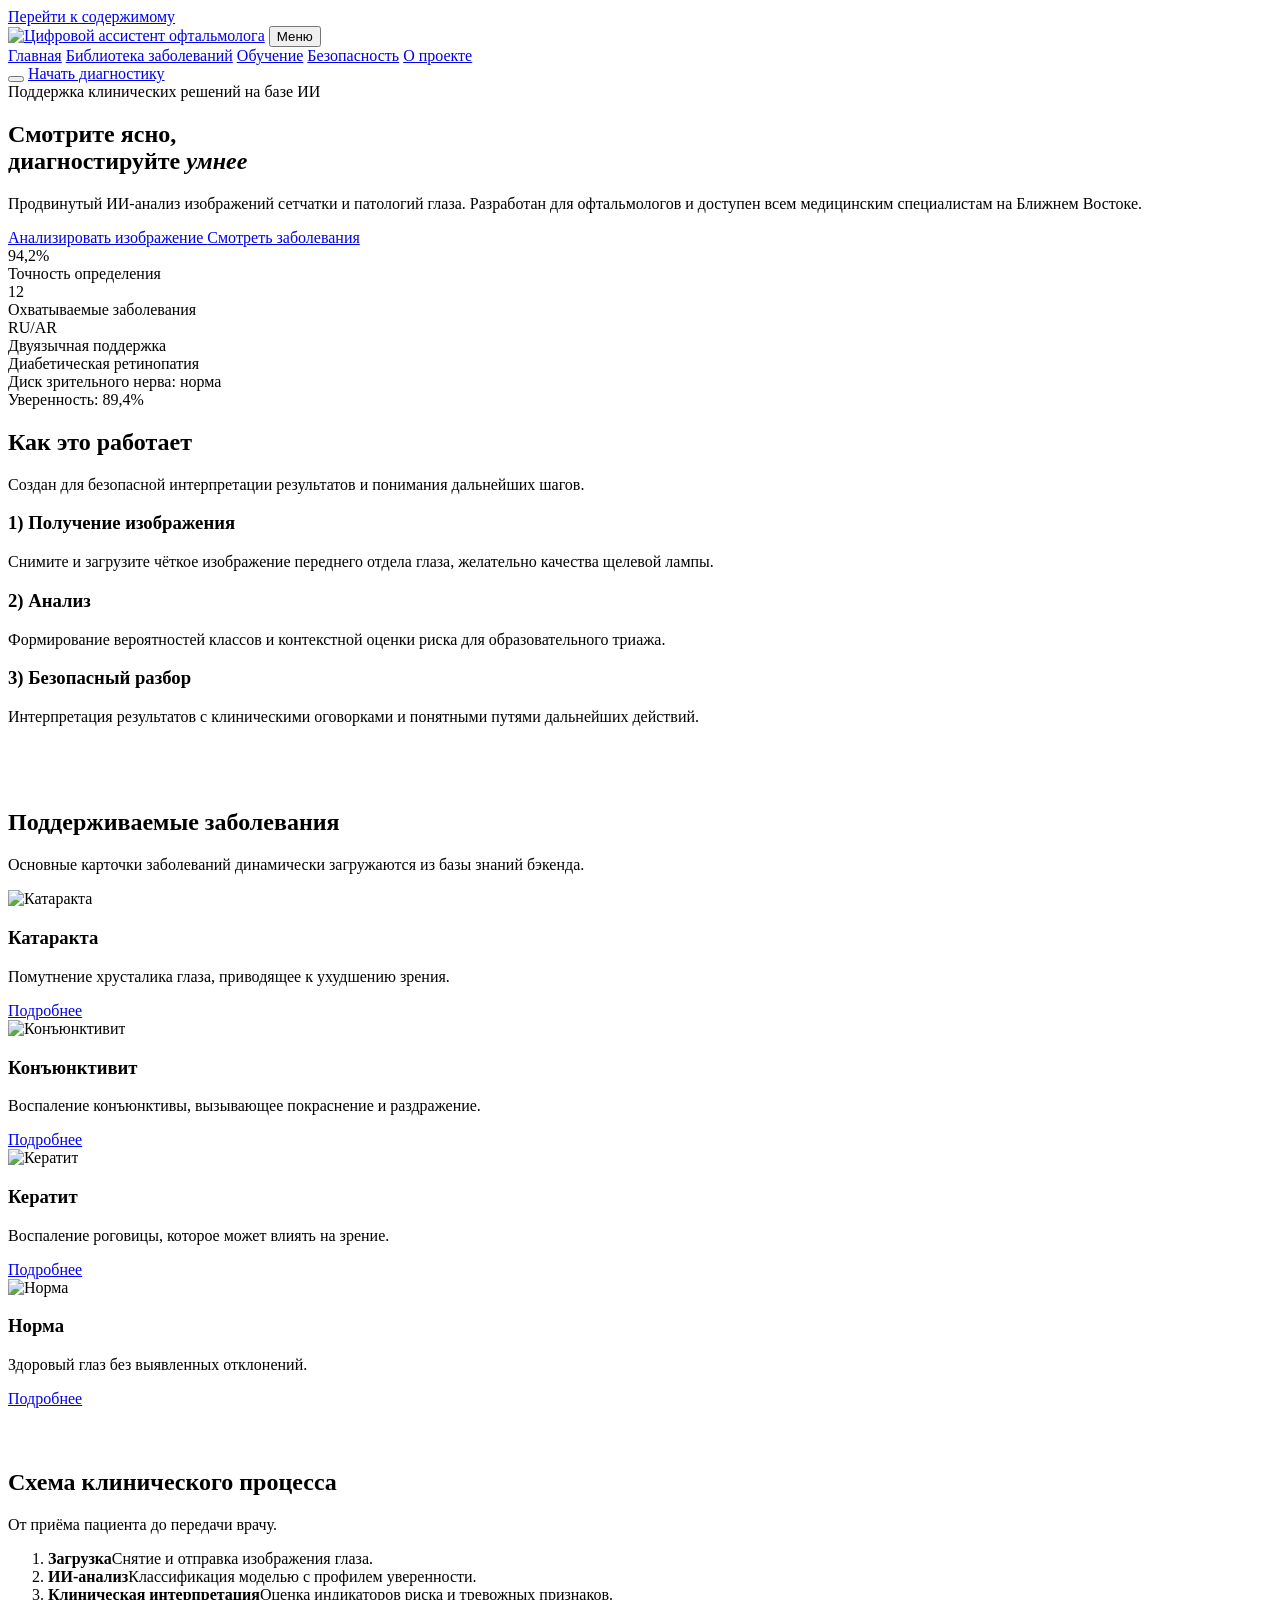
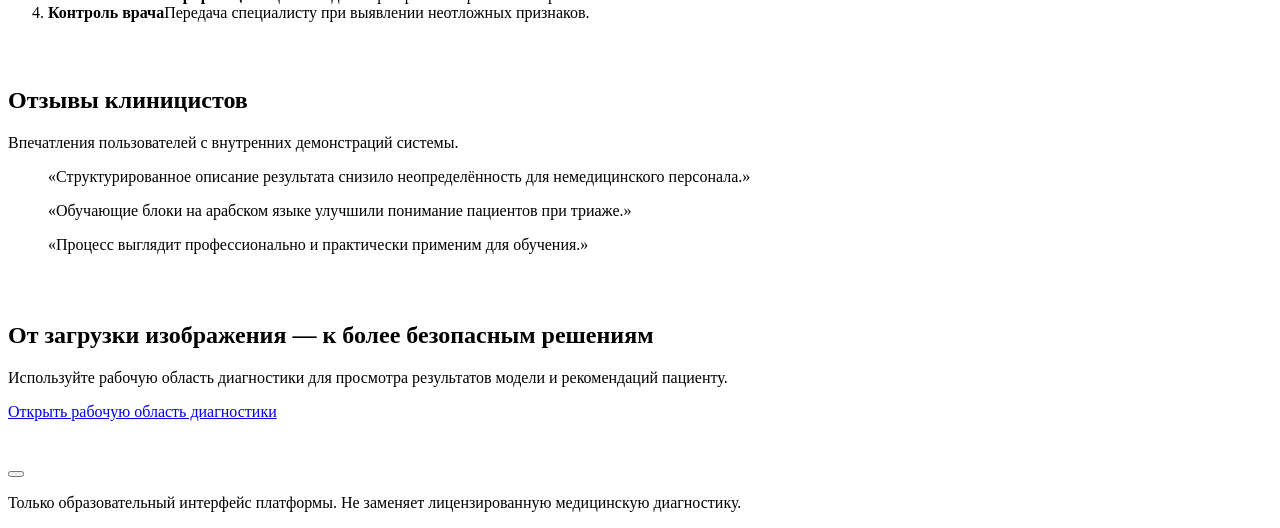
==== frontend/pages/index.html @ 3c880b73 "Перевести интерфейс фронтенда на русский язык - Перевести все 7 HTML-страниц: навигацию, hero-блоки," ====
<!DOCTYPE html>
<html lang="ru" dir="ltr" data-theme="light">
<head>
  <meta charset="UTF-8" />
  <meta name="viewport" content="width=device-width, initial-scale=1.0" />
  <meta name="description" content="Цифровой ассистент офтальмолога для триажа заболеваний переднего отдела глаза и обучения пациентов." />
  <title>Цифровой ассистент офтальмолога | Главная</title>
  <link rel="preconnect" href="https://fonts.googleapis.com">
  <link rel="preconnect" href="https://fonts.gstatic.com" crossorigin>
  <link href="https://fonts.googleapis.com/css2?family=Noto+Sans:wght@300;400;500;600;700;800&display=swap" rel="stylesheet">
  <link rel="stylesheet" href="../styles/styles.css" />
  <script defer src="../assets/icons.js"></script>
  <script defer src="../js/app.js"></script>
</head>
<body data-page="home">
  <a class="skip-link" href="#main-content">Перейти к содержимому</a>
  <header class="topbar">
    <div class="container topbar-inner">
      <a class="brand" href="index.html"><img src="../assets/doa_header_logo.svg" alt="Цифровой ассистент офтальмолога" class="brand-logo" /></a>
      <button class="nav-toggle" type="button" aria-expanded="false" aria-controls="site-nav" aria-label="Открыть меню навигации"><span class="icon" data-icon="settings"></span><span>Меню</span></button>
      <nav id="site-nav" class="nav" aria-label="Основная навигация">
        <a href="index.html" aria-current="page">Главная</a>
        <a href="diseases.html">Библиотека заболеваний</a>
        <a href="education.html">Обучение</a>
        <a href="safety.html">Безопасность</a>
        <a href="about.html">О проекте</a>
      </nav>
      <div class="topbar-actions">
        <button id="theme-toggle" class="theme-toggle" type="button" aria-label="Переключить тему"><span class="icon theme-icon" data-icon="sun"></span></button>
        <a class="btn btn-primary btn-sm header-btn" href="diagnose.html">
          Начать диагностику
        </a>
      </div>
    </div>
  </header>

  <main id="main-content" class="hidden-overflow">
    <section class="hero reveal reveal-up">
      <div class="container hero-grid">
        <div class="stack">
          <div class="hero-tag"><span></span> Поддержка клинических решений на базе ИИ</div>
          <h1>Смотрите ясно,<br>диагностируйте <em>умнее</em></h1>
          <p class="lead">Продвинутый ИИ-анализ изображений сетчатки и патологий глаза. Разработан для офтальмологов и доступен всем медицинским специалистам на Ближнем Востоке.</p>
          <div class="actions">
            <a class="btn btn-primary btn-md" href="diagnose.html">
              Анализировать изображение
            </a>
            <a class="btn btn-outline btn-md" href="diseases.html">
              Смотреть заболевания
            </a>
          </div>
          <div class="hero-stats">
            <div class="stat-item"><div class="stat-num">94,2%</div><div class="stat-label">Точность определения</div></div>
            <div class="stat-item"><div class="stat-num">12</div><div class="stat-label">Охватываемые заболевания</div></div>
            <div class="stat-item"><div class="stat-num">RU/AR</div><div class="stat-label">Двуязычная поддержка</div></div>
          </div>
        </div>

        <aside class="stack reveal reveal-scale" aria-label="Медицинская иллюстрация">
          <div class="hero-visual">
            <div class="eye-container">
              <div class="eye-ring ring-1"></div>
              <div class="eye-ring ring-2"></div>
              <div class="eye-ring ring-3"></div>
              <div class="eye-core">
                <div class="eye-pupil"></div>
              </div>
              <div class="scan-line"></div>
              <div class="ai-badges">
                <div class="ai-badge badge-1"><div class="dot dot-success"></div>Диабетическая ретинопатия</div>
                <div class="ai-badge badge-2"><div class="dot dot-primary"></div>Диск зрительного нерва: норма</div>
                <div class="ai-badge badge-3"><div class="dot dot-warning"></div>Уверенность: 89,4%</div>
              </div>
            </div>
          </div>
        </aside>
      </div>
    </section>

    <section class="section reveal reveal-up">
      <div class="container">
        <div class="section-head">
          <h2>Как это работает</h2>
          <p>Создан для безопасной интерпретации результатов и понимания дальнейших шагов.</p>
        </div>
        <div class="grid grid-3 stagger">
          <article class="card tilt-card stack">
            <h3><span class="icon" data-icon="upload"></span>1) Получение изображения</h3>
            <p class="small">Снимите и загрузите чёткое изображение переднего отдела глаза, желательно качества щелевой лампы.</p>
          </article>
          <article class="card tilt-card stack">
            <h3><span class="icon" data-icon="activity"></span>2) Анализ</h3>
            <p class="small">Формирование вероятностей классов и контекстной оценки риска для образовательного триажа.</p>
          </article>
          <article class="card tilt-card stack">
            <h3><span class="icon" data-icon="shield"></span>3) Безопасный разбор</h3>
            <p class="small">Интерпретация результатов с клиническими оговорками и понятными путями дальнейших действий.</p>
          </article>
        </div>
      </div>
    </section>

    <section class="section reveal reveal-up">
      <div class="container">
        <div class="section-head">
          <h2>Поддерживаемые заболевания</h2>
          <p>Основные карточки заболеваний динамически загружаются из базы знаний бэкенда.</p>
        </div>
        <div id="home-diseases" class="grid grid-4 stagger"></div>
      </div>
    </section>

    <section class="section reveal reveal-left">
      <div class="container">
        <div class="section-head">
          <h2>Схема клинического процесса</h2>
          <p>От приёма пациента до передачи врачу.</p>
        </div>
        <ol class="timeline">
          <li><strong>Загрузка</strong><span>Снятие и отправка изображения глаза.</span></li>
          <li><strong>ИИ-анализ</strong><span>Классификация моделью с профилем уверенности.</span></li>
          <li><strong>Клиническая интерпретация</strong><span>Оценка индикаторов риска и тревожных признаков.</span></li>
          <li><strong>Контроль врача</strong><span>Передача специалисту при выявлении неотложных признаков.</span></li>
        </ol>
      </div>
    </section>

    <section class="section reveal reveal-right">
      <div class="container">
        <div class="section-head">
          <h2>Отзывы клиницистов</h2>
          <p>Впечатления пользователей с внутренних демонстраций системы.</p>
        </div>
        <div class="grid grid-3 stagger">
          <blockquote class="card quote">«Структурированное описание результата снизило неопределённость для немедицинского персонала.»</blockquote>
          <blockquote class="card quote">«Обучающие блоки на арабском языке улучшили понимание пациентов при триаже.»</blockquote>
          <blockquote class="card quote">«Процесс выглядит профессионально и практически применим для обучения.»</blockquote>
        </div>
      </div>
    </section>

    <section class="section reveal reveal-scale">
      <div class="container">
        <div class="card stack cta-card cta-card-center">
          <h2>От загрузки изображения — к более безопасным решениям</h2>
          <p class="small">Используйте рабочую область диагностики для просмотра результатов модели и рекомендаций пациенту.</p>
          <div class="actions actions-center">
            <a class="btn btn-primary" href="diagnose.html">Открыть рабочую область диагностики</a>
          </div>
        </div>
      </div>
    </section>
  </main>

  <button id="back-to-top" class="back-to-top" type="button" aria-label="Наверх"><span class="icon" data-icon="chevron"></span></button>
  <div id="toast-root" class="toast-root" aria-live="polite" aria-atomic="true"></div>
  <footer class="footer"><div class="container"><p>Только образовательный интерфейс платформы. Не заменяет лицензированную медицинскую диагностику.</p></div></footer>
</body>
</html>
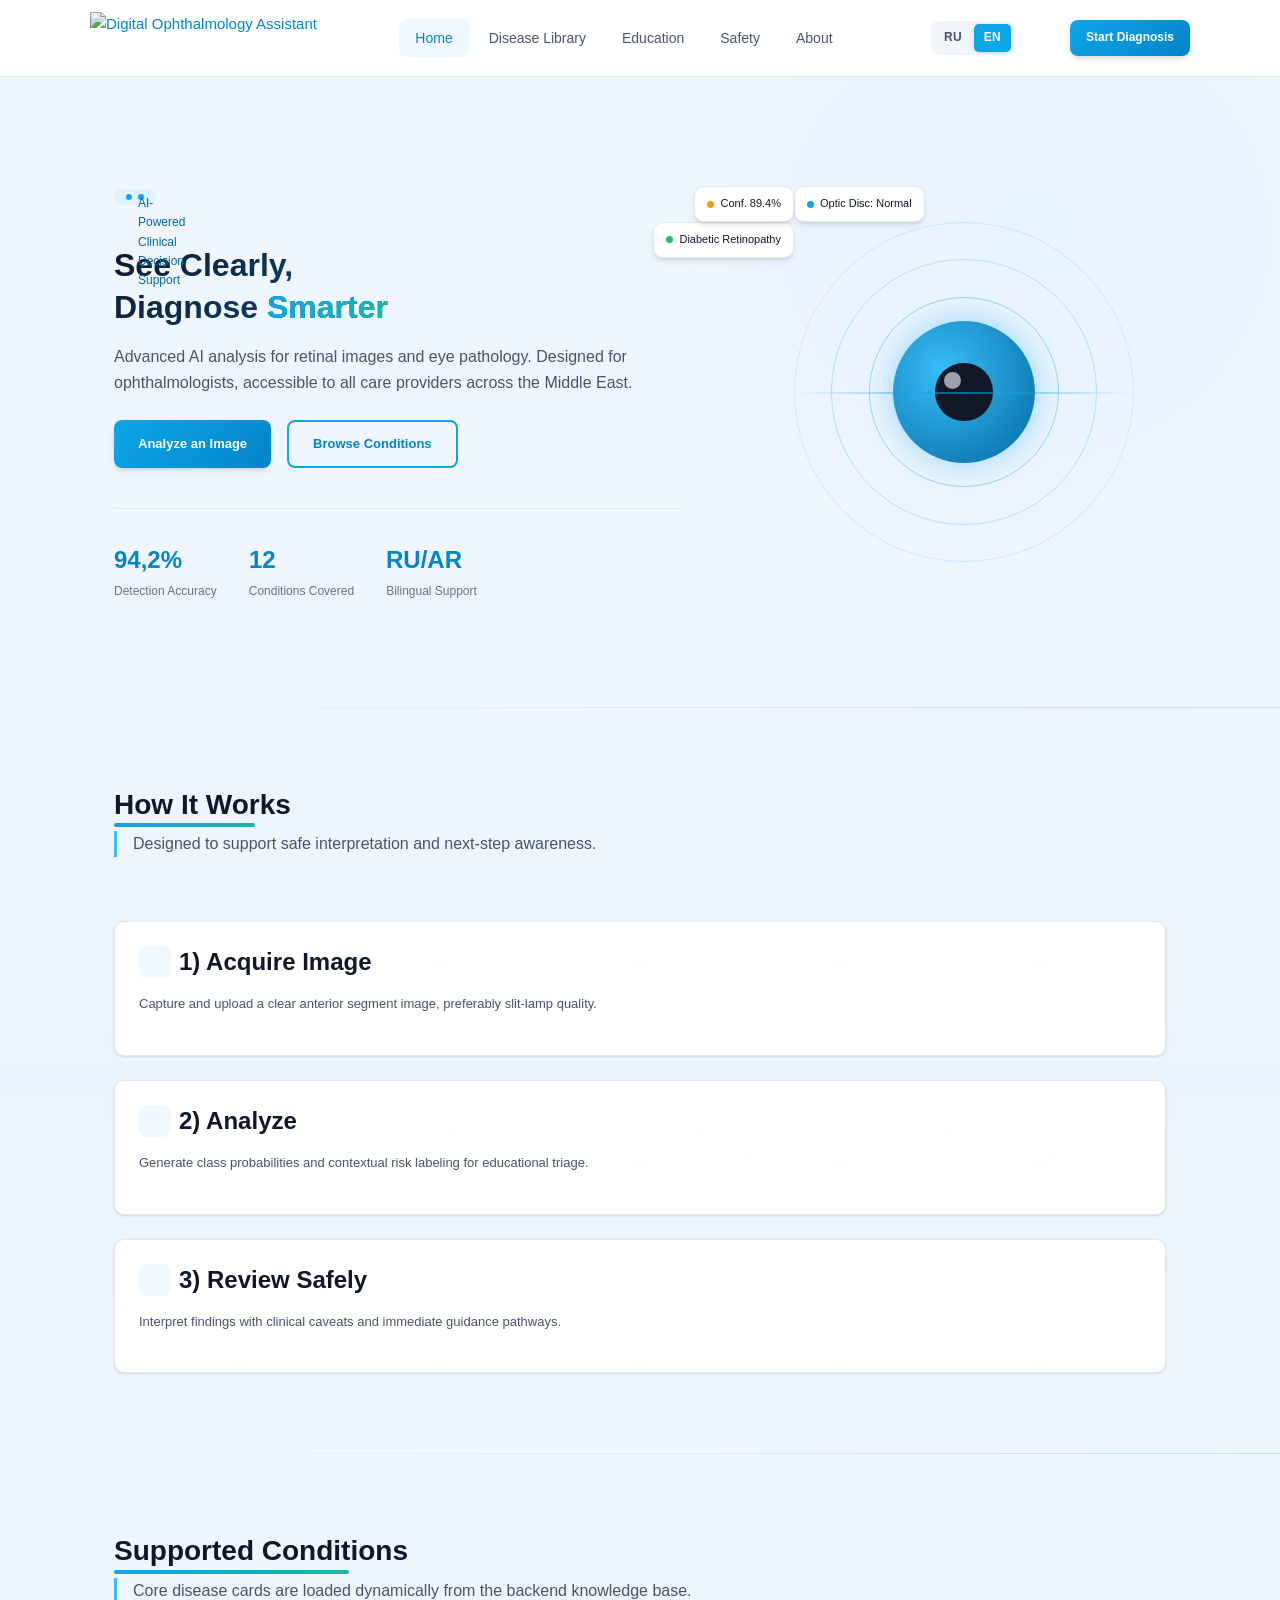
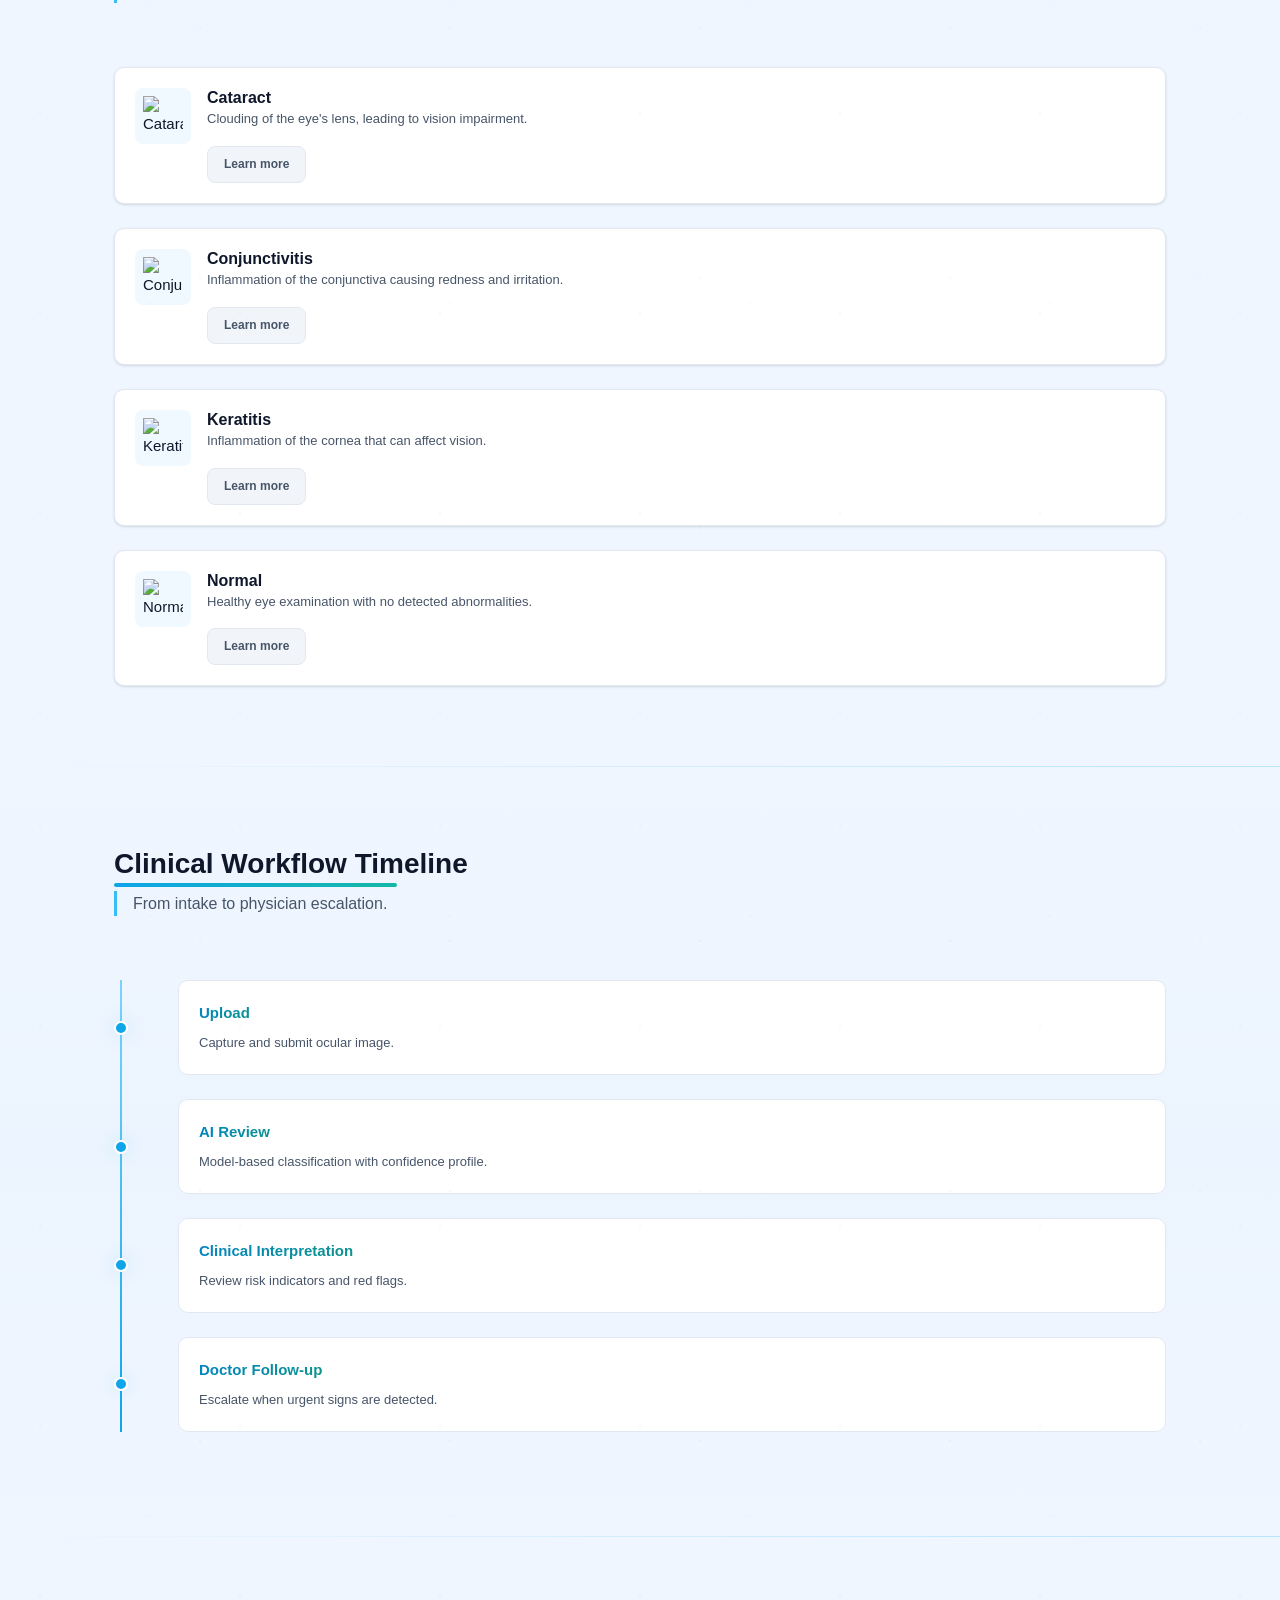
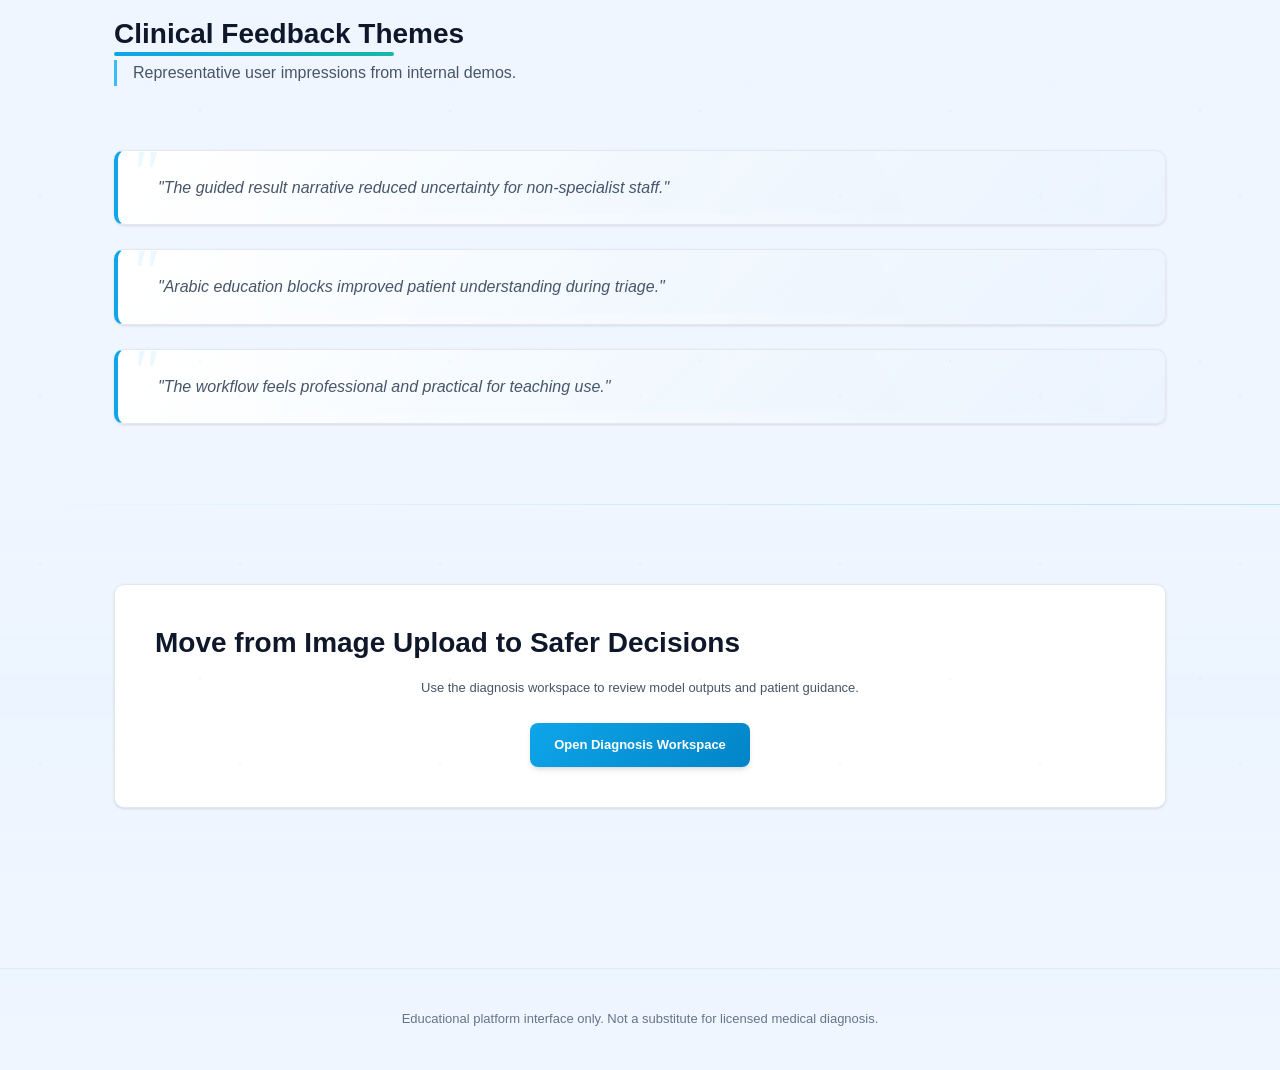
==== commit 90787ebb: "Добавить переключатель языков RU/EN с сохранением выбора - Новый модуль js/i18n.js: словари RU/EN (2" ====
--- a/frontend/pages/index.html
+++ b/frontend/pages/index.html
@@ -3,31 +3,36 @@
 <head>
   <meta charset="UTF-8" />
   <meta name="viewport" content="width=device-width, initial-scale=1.0" />
-  <meta name="description" content="Цифровой ассистент офтальмолога для триажа заболеваний переднего отдела глаза и обучения пациентов." />
-  <title>Цифровой ассистент офтальмолога | Главная</title>
+  <meta name="description" data-i18n-attr="content:home.meta" content="Цифровой ассистент офтальмолога для триажа заболеваний переднего отдела глаза и обучения пациентов." />
+  <title data-i18n="home.title">Цифровой ассистент офтальмолога | Главная</title>
   <link rel="preconnect" href="https://fonts.googleapis.com">
   <link rel="preconnect" href="https://fonts.gstatic.com" crossorigin>
   <link href="https://fonts.googleapis.com/css2?family=Noto+Sans:wght@300;400;500;600;700;800&display=swap" rel="stylesheet">
   <link rel="stylesheet" href="../styles/styles.css" />
   <script defer src="../assets/icons.js"></script>
+  <script defer src="../js/i18n.js"></script>
   <script defer src="../js/app.js"></script>
 </head>
 <body data-page="home">
-  <a class="skip-link" href="#main-content">Перейти к содержимому</a>
+  <a class="skip-link" href="#main-content" data-i18n="common.skip">Перейти к содержимому</a>
   <header class="topbar">
     <div class="container topbar-inner">
-      <a class="brand" href="index.html"><img src="../assets/doa_header_logo.svg" alt="Цифровой ассистент офтальмолога" class="brand-logo" /></a>
-      <button class="nav-toggle" type="button" aria-expanded="false" aria-controls="site-nav" aria-label="Открыть меню навигации"><span class="icon" data-icon="settings"></span><span>Меню</span></button>
-      <nav id="site-nav" class="nav" aria-label="Основная навигация">
-        <a href="index.html" aria-current="page">Главная</a>
-        <a href="diseases.html">Библиотека заболеваний</a>
-        <a href="education.html">Обучение</a>
-        <a href="safety.html">Безопасность</a>
-        <a href="about.html">О проекте</a>
+      <a class="brand" href="index.html"><img src="../assets/doa_header_logo.svg" alt="Цифровой ассистент офтальмолога" data-i18n-attr="alt:brand.name" class="brand-logo" /></a>
+      <button class="nav-toggle" type="button" aria-expanded="false" aria-controls="site-nav" aria-label="Открыть меню навигации" data-i18n-attr="aria-label:nav.toggle"><span class="icon" data-icon="settings"></span><span data-i18n="nav.menu">Меню</span></button>
+      <nav id="site-nav" class="nav" aria-label="Основная навигация" data-i18n-attr="aria-label:nav.primary">
+        <a href="index.html" aria-current="page" data-i18n="nav.home">Главная</a>
+        <a href="diseases.html" data-i18n="nav.diseases">Библиотека заболеваний</a>
+        <a href="education.html" data-i18n="nav.education">Обучение</a>
+        <a href="safety.html" data-i18n="nav.safety">Безопасность</a>
+        <a href="about.html" data-i18n="nav.about">О проекте</a>
       </nav>
       <div class="topbar-actions">
-        <button id="theme-toggle" class="theme-toggle" type="button" aria-label="Переключить тему"><span class="icon theme-icon" data-icon="sun"></span></button>
-        <a class="btn btn-primary btn-sm header-btn" href="diagnose.html">
+        <div id="lang-toggle" class="lang-toggle" role="group" aria-label="Язык интерфейса" data-i18n-attr="aria-label:common.language">
+          <button type="button" data-lang-btn="ru" class="lang-btn" aria-pressed="true">RU</button>
+          <button type="button" data-lang-btn="en" class="lang-btn" aria-pressed="false">EN</button>
+        </div>
+        <button id="theme-toggle" class="theme-toggle" type="button" aria-label="Переключить тему" data-i18n-attr="aria-label:common.theme"><span class="icon theme-icon" data-icon="sun"></span></button>
+        <a class="btn btn-primary btn-sm header-btn" href="diagnose.html" data-i18n="nav.startDiagnosis">
           Начать диагностику
         </a>
       </div>
@@ -38,25 +43,25 @@
     <section class="hero reveal reveal-up">
       <div class="container hero-grid">
         <div class="stack">
-          <div class="hero-tag"><span></span> Поддержка клинических решений на базе ИИ</div>
-          <h1>Смотрите ясно,<br>диагностируйте <em>умнее</em></h1>
-          <p class="lead">Продвинутый ИИ-анализ изображений сетчатки и патологий глаза. Разработан для офтальмологов и доступен всем медицинским специалистам на Ближнем Востоке.</p>
+          <div class="hero-tag"><span></span> <span data-i18n="home.heroTag">Поддержка клинических решений на базе ИИ</span></div>
+          <h1><span data-i18n="home.heroH1a">Смотрите ясно,</span><br><span data-i18n="home.heroH1b">диагностируйте</span> <em data-i18n="home.heroH1em">умнее</em></h1>
+          <p class="lead" data-i18n="home.heroLead">Продвинутый ИИ-анализ изображений сетчатки и патологий глаза. Разработан для офтальмологов и доступен всем медицинским специалистам на Ближнем Востоке.</p>
           <div class="actions">
-            <a class="btn btn-primary btn-md" href="diagnose.html">
+            <a class="btn btn-primary btn-md" href="diagnose.html" data-i18n="home.analyzeImage">
               Анализировать изображение
             </a>
-            <a class="btn btn-outline btn-md" href="diseases.html">
+            <a class="btn btn-outline btn-md" href="diseases.html" data-i18n="home.browseConditions">
               Смотреть заболевания
             </a>
           </div>
           <div class="hero-stats">
-            <div class="stat-item"><div class="stat-num">94,2%</div><div class="stat-label">Точность определения</div></div>
-            <div class="stat-item"><div class="stat-num">12</div><div class="stat-label">Охватываемые заболевания</div></div>
-            <div class="stat-item"><div class="stat-num">RU/AR</div><div class="stat-label">Двуязычная поддержка</div></div>
+            <div class="stat-item"><div class="stat-num">94,2%</div><div class="stat-label" data-i18n="home.statAccuracy">Точность определения</div></div>
+            <div class="stat-item"><div class="stat-num">12</div><div class="stat-label" data-i18n="home.statConditions">Охватываемые заболевания</div></div>
+            <div class="stat-item"><div class="stat-num">RU/AR</div><div class="stat-label" data-i18n="home.statBilingual">Двуязычная поддержка</div></div>
           </div>
         </div>
 
-        <aside class="stack reveal reveal-scale" aria-label="Медицинская иллюстрация">
+        <aside class="stack reveal reveal-scale" aria-label="Медицинская иллюстрация" data-i18n-attr="aria-label:home.illustration">
           <div class="hero-visual">
             <div class="eye-container">
               <div class="eye-ring ring-1"></div>
@@ -67,9 +72,9 @@
               </div>
               <div class="scan-line"></div>
               <div class="ai-badges">
-                <div class="ai-badge badge-1"><div class="dot dot-success"></div>Диабетическая ретинопатия</div>
-                <div class="ai-badge badge-2"><div class="dot dot-primary"></div>Диск зрительного нерва: норма</div>
-                <div class="ai-badge badge-3"><div class="dot dot-warning"></div>Уверенность: 89,4%</div>
+                <div class="ai-badge badge-1"><div class="dot dot-success"></div><span data-i18n="home.badgeRetinopathy">Диабетическая ретинопатия</span></div>
+                <div class="ai-badge badge-2"><div class="dot dot-primary"></div><span data-i18n="home.badgeOpticDisc">Диск зрительного нерва: норма</span></div>
+                <div class="ai-badge badge-3"><div class="dot dot-warning"></div><span data-i18n="home.badgeConfidence">Уверенность: 89,4%</span></div>
               </div>
             </div>
           </div>
@@ -80,21 +85,21 @@
     <section class="section reveal reveal-up">
       <div class="container">
         <div class="section-head">
-          <h2>Как это работает</h2>
-          <p>Создан для безопасной интерпретации результатов и понимания дальнейших шагов.</p>
+          <h2 data-i18n="home.howItWorks">Как это работает</h2>
+          <p data-i18n="home.howItWorksSub">Создан для безопасной интерпретации результатов и понимания дальнейших шагов.</p>
         </div>
         <div class="grid grid-3 stagger">
           <article class="card tilt-card stack">
-            <h3><span class="icon" data-icon="upload"></span>1) Получение изображения</h3>
-            <p class="small">Снимите и загрузите чёткое изображение переднего отдела глаза, желательно качества щелевой лампы.</p>
+            <h3><span class="icon" data-icon="upload"></span><span data-i18n="home.step1Title">1) Получение изображения</span></h3>
+            <p class="small" data-i18n="home.step1Text">Снимите и загрузите чёткое изображение переднего отдела глаза, желательно качества щелевой лампы.</p>
           </article>
           <article class="card tilt-card stack">
-            <h3><span class="icon" data-icon="activity"></span>2) Анализ</h3>
-            <p class="small">Формирование вероятностей классов и контекстной оценки риска для образовательного триажа.</p>
+            <h3><span class="icon" data-icon="activity"></span><span data-i18n="home.step2Title">2) Анализ</span></h3>
+            <p class="small" data-i18n="home.step2Text">Формирование вероятностей классов и контекстной оценки риска для образовательного триажа.</p>
           </article>
           <article class="card tilt-card stack">
-            <h3><span class="icon" data-icon="shield"></span>3) Безопасный разбор</h3>
-            <p class="small">Интерпретация результатов с клиническими оговорками и понятными путями дальнейших действий.</p>
+            <h3><span class="icon" data-icon="shield"></span><span data-i18n="home.step3Title">3) Безопасный разбор</span></h3>
+            <p class="small" data-i18n="home.step3Text">Интерпретация результатов с клиническими оговорками и понятными путями дальнейших действий.</p>
           </article>
         </div>
       </div>
@@ -103,8 +108,8 @@
     <section class="section reveal reveal-up">
       <div class="container">
         <div class="section-head">
-          <h2>Поддерживаемые заболевания</h2>
-          <p>Основные карточки заболеваний динамически загружаются из базы знаний бэкенда.</p>
+          <h2 data-i18n="home.supportedConditions">Поддерживаемые заболевания</h2>
+          <p data-i18n="home.supportedSub">Основные карточки заболеваний динамически загружаются из базы знаний бэкенда.</p>
         </div>
         <div id="home-diseases" class="grid grid-4 stagger"></div>
       </div>
@@ -113,14 +118,14 @@
     <section class="section reveal reveal-left">
       <div class="container">
         <div class="section-head">
-          <h2>Схема клинического процесса</h2>
-          <p>От приёма пациента до передачи врачу.</p>
+          <h2 data-i18n="home.timeline">Схема клинического процесса</h2>
+          <p data-i18n="home.timelineSub">От приёма пациента до передачи врачу.</p>
         </div>
         <ol class="timeline">
-          <li><strong>Загрузка</strong><span>Снятие и отправка изображения глаза.</span></li>
-          <li><strong>ИИ-анализ</strong><span>Классификация моделью с профилем уверенности.</span></li>
-          <li><strong>Клиническая интерпретация</strong><span>Оценка индикаторов риска и тревожных признаков.</span></li>
-          <li><strong>Контроль врача</strong><span>Передача специалисту при выявлении неотложных признаков.</span></li>
+          <li><strong data-i18n="home.timelineUpload">Загрузка</strong><span data-i18n="home.timelineUploadText">Снятие и отправка изображения глаза.</span></li>
+          <li><strong data-i18n="home.timelineAi">ИИ-анализ</strong><span data-i18n="home.timelineAiText">Классификация моделью с профилем уверенности.</span></li>
+          <li><strong data-i18n="home.timelineInterpret">Клиническая интерпретация</strong><span data-i18n="home.timelineInterpretText">Оценка индикаторов риска и тревожных признаков.</span></li>
+          <li><strong data-i18n="home.timelineFollowUp">Контроль врача</strong><span data-i18n="home.timelineFollowUpText">Передача специалисту при выявлении неотложных признаков.</span></li>
         </ol>
       </div>
     </section>
@@ -128,13 +133,13 @@
     <section class="section reveal reveal-right">
       <div class="container">
         <div class="section-head">
-          <h2>Отзывы клиницистов</h2>
-          <p>Впечатления пользователей с внутренних демонстраций системы.</p>
+          <h2 data-i18n="home.feedback">Отзывы клиницистов</h2>
+          <p data-i18n="home.feedbackSub">Впечатления пользователей с внутренних демонстраций системы.</p>
         </div>
         <div class="grid grid-3 stagger">
-          <blockquote class="card quote">«Структурированное описание результата снизило неопределённость для немедицинского персонала.»</blockquote>
-          <blockquote class="card quote">«Обучающие блоки на арабском языке улучшили понимание пациентов при триаже.»</blockquote>
-          <blockquote class="card quote">«Процесс выглядит профессионально и практически применим для обучения.»</blockquote>
+          <blockquote class="card quote" data-i18n="home.quote1">«Структурированное описание результата снизило неопределённость для немедицинского персонала.»</blockquote>
+          <blockquote class="card quote" data-i18n="home.quote2">«Обучающие блоки на арабском языке улучшили понимание пациентов при триаже.»</blockquote>
+          <blockquote class="card quote" data-i18n="home.quote3">«Процесс выглядит профессионально и практически применим для обучения.»</blockquote>
         </div>
       </div>
     </section>
@@ -142,18 +147,18 @@
     <section class="section reveal reveal-scale">
       <div class="container">
         <div class="card stack cta-card cta-card-center">
-          <h2>От загрузки изображения — к более безопасным решениям</h2>
-          <p class="small">Используйте рабочую область диагностики для просмотра результатов модели и рекомендаций пациенту.</p>
+          <h2 data-i18n="home.ctaTitle">От загрузки изображения — к более безопасным решениям</h2>
+          <p class="small" data-i18n="home.ctaText">Используйте рабочую область диагностики для просмотра результатов модели и рекомендаций пациенту.</p>
           <div class="actions actions-center">
-            <a class="btn btn-primary" href="diagnose.html">Открыть рабочую область диагностики</a>
+            <a class="btn btn-primary" href="diagnose.html" data-i18n="home.ctaButton">Открыть рабочую область диагностики</a>
           </div>
         </div>
       </div>
     </section>
   </main>
 
-  <button id="back-to-top" class="back-to-top" type="button" aria-label="Наверх"><span class="icon" data-icon="chevron"></span></button>
+  <button id="back-to-top" class="back-to-top" type="button" aria-label="Наверх" data-i18n-attr="aria-label:common.backToTop"><span class="icon" data-icon="chevron"></span></button>
   <div id="toast-root" class="toast-root" aria-live="polite" aria-atomic="true"></div>
-  <footer class="footer"><div class="container"><p>Только образовательный интерфейс платформы. Не заменяет лицензированную медицинскую диагностику.</p></div></footer>
+  <footer class="footer"><div class="container"><p data-i18n="common.footer">Только образовательный интерфейс платформы. Не заменяет лицензированную медицинскую диагностику.</p></div></footer>
 </body>
 </html>
--- a/frontend/styles/styles.css
+++ b/frontend/styles/styles.css
@@ -0,0 +1,3746 @@
+﻿/* ============================================
+   DIGITAL OPHTHALMOLOGY ASSISTANT - MODERN DESIGN SYSTEM
+   Clean, Professional Medical Interface with Advanced Animations
+   ============================================ */
+
+/* ============================================
+   1. DESIGN TOKENS - Modern Medical Theme
+   ============================================ */
+:root {
+  /* Primary Sky Blue */
+  --sky: #0ea5e9;
+  --sky-dark: #0284c7;
+  --sky-light: #38bdf8;
+  --teal: #14b8a6;
+  --teal-dark: #0d9488;
+
+  /* Background */
+  --bg: #f0f6ff;
+  --white: #ffffff;
+
+  /* Slate Colors */
+  --slate: #0f172a;
+  --slate-mid: #334155;
+  --slate-light: #64748b;
+  --border: #e2e8f0;
+
+  /* Semantic */
+  --success: #22c55e;
+  --warn: #f59e0b;
+  --danger: #ef4444;
+
+  /* Spacing Scale - 4px base */
+  --space-1: 4px;
+  --space-2: 8px;
+  --space-3: 12px;
+  --space-4: 16px;
+  --space-5: 20px;
+  --space-6: 24px;
+  --space-7: 32px;
+  --space-8: 40px;
+  --space-9: 48px;
+  --space-10: 64px;
+  --space-12: 80px;
+
+  /* Typography Scale */
+  --text-xs: 0.75rem;    /* 12px */
+  --text-sm: 0.8125rem;  /* 13px */
+  --text-base: 0.9375rem;/* 15px */
+  --text-lg: 1rem;       /* 16px */
+  --text-xl: 1.125rem;   /* 18px */
+  --text-2xl: 1.25rem;   /* 20px */
+  --text-3xl: 1.5rem;    /* 24px */
+  --text-4xl: 1.75rem;   /* 28px */
+  --text-5xl: 2rem;      /* 32px */
+  --text-display: 2.5rem;/* 40px */
+
+  /* Font Weights */
+  --font-light: 300;
+  --font-normal: 400;
+  --font-medium: 500;
+  --font-semibold: 600;
+  --font-bold: 700;
+  --font-extrabold: 800;
+
+  /* Legacy Color System (for compatibility) */
+  --primary-50: #f0f9ff;
+  --primary-100: #e0f2fe;
+  --primary-200: #bae6fd;
+  --primary-300: #7dd3fc;
+  --primary-400: #38bdf8;
+  --primary-500: #0ea5e9;
+  --primary-600: #0284c7;
+  --primary-700: #0369a1;
+  --primary-800: #075985;
+  --primary-900: #0c4a6e;
+
+  --accent-50: #f0fdfa;
+  --accent-100: #ccfbf1;
+  --accent-200: #99f6e4;
+  --accent-300: #5eead4;
+  --accent-400: #2dd4bf;
+  --accent-500: #14b8a6;
+  --accent-600: #0d9488;
+  --accent-700: #0f766e;
+  --accent-800: #115e59;
+  --accent-900: #134e4a;
+
+  --success-50: #f0fdf4;
+  --success-500: #22c55e;
+  --success-600: #16a34a;
+  --success-700: #15803d;
+
+  --warning-50: #fffbeb;
+  --warning-500: #f59e0b;
+  --warning-600: #d97706;
+  --warning-700: #b45309;
+
+  --danger-50: #fef2f2;
+  --danger-500: #ef4444;
+  --danger-600: #dc2626;
+  --danger-700: #b91c1c;
+
+  --info-50: #eff6ff;
+  --info-500: #3b82f6;
+  --info-600: #2563eb;
+
+  --gray-50: #f9fafb;
+  --gray-100: #f3f4f6;
+  --gray-200: #e5e7eb;
+  --gray-300: #d1d5db;
+  --gray-400: #9ca3af;
+  --gray-500: #6b7280;
+  --gray-600: #4b5563;
+  --gray-700: #374151;
+  --gray-800: #1f2937;
+  --gray-900: #111827;
+
+  /* Light Theme */
+  --bg-primary: #ffffff;
+  --bg-secondary: #f0f6ff;
+  --bg-tertiary: #f1f5f9;
+  --bg-elevated: #ffffff;
+  --text-primary: #0f172a;
+  --text-secondary: #475569;
+  --text-tertiary: #64748b;
+  --text-inverse: #ffffff;
+  --border-primary: #e2e8f0;
+  --border-secondary: #cbd5e1;
+  --border-focus: var(--sky);
+
+  /* Shadows */
+  --shadow-xs: 0 1px 2px 0 rgba(0, 0, 0, 0.05);
+  --shadow-sm: 0 1px 3px 0 rgba(0, 0, 0, 0.1), 0 1px 2px -1px rgba(0, 0, 0, 0.1);
+  --shadow-md: 0 4px 6px -1px rgba(0, 0, 0, 0.1), 0 2px 4px -2px rgba(0, 0, 0, 0.1);
+  --shadow-lg: 0 10px 15px -3px rgba(0, 0, 0, 0.1), 0 4px 6px -4px rgba(0, 0, 0, 0.1);
+  --shadow-xl: 0 20px 25px -5px rgba(0, 0, 0, 0.1), 0 8px 10px -6px rgba(0, 0, 0, 0.1);
+  --shadow-2xl: 0 25px 50px -12px rgba(0, 0, 0, 0.25);
+
+  /* Border Radius */
+  --radius-sm: 6px;
+  --radius-md: 8px;
+  --radius-lg: 10px;
+  --radius-xl: 12px;
+  --radius-2xl: 14px;
+  --radius-full: 9999px;
+
+  /* Transitions */
+  --transition-fast: 150ms ease;
+  --transition-base: 200ms ease;
+  --transition-slow: 300ms ease;
+  --transition-slower: 500ms ease;
+
+  /* Z-index Scale */
+  --z-dropdown: 100;
+  --z-sticky: 200;
+  --z-fixed: 300;
+  --z-modal-backdrop: 400;
+  --z-modal: 500;
+  --z-popover: 600;
+  --z-tooltip: 700;
+  --z-toast: 800;
+
+  /* Layout */
+  --header-height: 64px;
+  --container-max: 1100px;
+  --sidebar-width: 280px;
+}
+
+/* Dark Theme */
+html[data-theme="dark"] {
+  --bg-primary: #0f172a;
+  --bg-secondary: #1e293b;
+  --bg-tertiary: #334155;
+  --bg-elevated: #1e293b;
+  --text-primary: #f1f5f9;
+  --text-secondary: #cbd5e1;
+  --text-tertiary: #64748b;
+  --text-inverse: #0f172a;
+  --border-primary: #334155;
+  --border-secondary: #475569;
+  --border-focus: var(--primary-400);
+
+  --shadow-xs: 0 1px 2px 0 rgba(0, 0, 0, 0.3);
+  --shadow-sm: 0 1px 3px 0 rgba(0, 0, 0, 0.4), 0 1px 2px -1px rgba(0, 0, 0, 0.3);
+  --shadow-md: 0 4px 6px -1px rgba(0, 0, 0, 0.4), 0 2px 4px -2px rgba(0, 0, 0, 0.3);
+  --shadow-lg: 0 10px 15px -3px rgba(0, 0, 0, 0.4), 0 4px 6px -4px rgba(0, 0, 0, 0.3);
+  --shadow-xl: 0 20px 25px -5px rgba(0, 0, 0, 0.4), 0 8px 10px -6px rgba(0, 0, 0, 0.3);
+  --shadow-2xl: 0 25px 50px -12px rgba(0, 0, 0, 0.5);
+}
+
+/* ============================================
+   2. RESET & BASE
+   ============================================ */
+*, *::before, *::after {
+  box-sizing: border-box;
+  margin: 0;
+  padding: 0;
+}
+
+html {
+  scroll-behavior: smooth;
+  -webkit-font-smoothing: antialiased;
+  -moz-osx-font-smoothing: grayscale;
+}
+
+body {
+  font-family: 'eue', Arial, sans-serif;
+  font-size: var(--text-base);
+  line-height: 1.6;
+  color: var(--text-primary);
+  background-color: var(--bg-secondary);
+  overflow-x: hidden;
+}
+
+img, svg, video, canvas {
+  max-width: 100%;
+  height: auto;
+  display: block;
+}
+
+h1, h2, h3, h4, h5, h6 {
+  font-weight: var(--font-bold);
+  line-height: 1.3;
+  color: var(--text-primary);
+}
+
+h1 { font-size: clamp(var(--text-3xl), 4vw, var(--text-5xl)); }
+h2 { font-size: clamp(var(--text-2xl), 3vw, var(--text-4xl)); }
+h3 { font-size: clamp(var(--text-xl), 2vw, var(--text-3xl)); }
+h4 { font-size: var(--text-xl); }
+h5 { font-size: var(--text-lg); }
+h6 { font-size: var(--text-base); }
+
+p { margin-bottom: var(--space-4); }
+
+a {
+  color: var(--primary-600);
+  text-decoration: none;
+  transition: color var(--transition-fast);
+}
+
+a:hover {
+  color: var(--primary-700);
+  text-decoration: underline;
+}
+
+html[data-theme="dark"] a {
+  color: var(--primary-400);
+}
+
+html[data-theme="dark"] a:hover {
+  color: var(--primary-300);
+}
+
+ul, ol {
+  list-style: none;
+}
+
+button {
+  font-family: inherit;
+  cursor: pointer;
+  border: none;
+  background: none;
+}
+
+input, textarea, select {
+  font-family: inherit;
+  font-size: inherit;
+}
+
+/* ============================================
+   3. LAYOUT UTILITIES
+   ============================================ */
+.container {
+  width: 100%;
+  max-width: var(--container-max);
+  margin: 0 auto;
+  padding: 0 var(--space-6);
+}
+
+.section {
+  padding: var(--space-12) 0;
+}
+
+@media (min-width: 768px) {
+  .section {
+    padding: var(--space-16, 80px) 0;
+  }
+}
+
+/* Grid System */
+.grid {
+  display: grid;
+  gap: var(--space-6);
+}
+
+.grid-cols-2 { grid-template-columns: repeat(2, 1fr); }
+.grid-cols-3 { grid-template-columns: repeat(3, 1fr); }
+.grid-cols-4 { grid-template-columns: repeat(4, 1fr); }
+
+@media (max-width: 1024px) {
+  .grid-cols-4 { grid-template-columns: repeat(2, 1fr); }
+  .grid-cols-3 { grid-template-columns: repeat(2, 1fr); }
+}
+
+@media (max-width: 640px) {
+  .grid-cols-2,
+  .grid-cols-3,
+  .grid-cols-4 { grid-template-columns: 1fr; }
+}
+
+/* Flex Utilities */
+.flex { display: flex; }
+.flex-col { flex-direction: column; }
+.items-center { align-items: center; }
+.justify-center { justify-content: center; }
+.justify-between { justify-content: space-between; }
+.gap-1 { gap: var(--space-1); }
+.gap-2 { gap: var(--space-2); }
+.gap-3 { gap: var(--space-3); }
+.gap-4 { gap: var(--space-4); }
+.gap-6 { gap: var(--space-6); }
+
+/* Stack */
+.stack > * + * {
+  margin-top: var(--space-4);
+}
+
+/* ============================================
+   4. HEADER & NAVIGATION
+   ============================================ */
+.topbar {
+  position: sticky;
+  top: 0;
+  z-index: var(--z-sticky);
+  background: rgba(255, 255, 255, 0.95);
+  border-bottom: 1px solid var(--border-primary);
+  backdrop-filter: blur(20px) saturate(180%);
+  -webkit-backdrop-filter: blur(20px) saturate(180%);
+}
+
+html[data-theme="dark"] .topbar {
+  background: rgba(15, 23, 42, 0.95);
+}
+
+.topbar-inner {
+  min-height: var(--header-height);
+  display: flex;
+  align-items: center;
+  gap: var(--space-4);
+  padding: var(--space-3) 0;
+  justify-content: space-between;
+}
+
+.topbar-actions {
+  display: flex;
+  align-items: center;
+  gap: var(--space-2);
+  margin-left: auto;
+}
+
+.header-btn {
+  display: none !important;
+}
+
+/* .brand {
+  display: flex;
+  align-items: center;
+  gap: var(--space-3);
+  font-weight: var(--font-bold);
+  font-size: var(--text-lg);
+  color: var(--text-primary);
+  text-decoration: none;
+  flex-shrink: 0;
+} */
+
+.brand:hover {
+  text-decoration: none;
+}
+
+.brand-logo {
+  width: auto;
+  height: 52px;
+  object-fit: contain;
+}
+
+/* Navigation */
+.nav-toggle,
+.theme-toggle {
+  display: inline-flex;
+  align-items: center;
+  justify-content: center;
+  gap: var(--space-2);
+  padding: var(--space-2) var(--space-3);
+  border-radius: var(--radius-md);
+  color: var(--text-secondary);
+  background: transparent;
+  transition: all var(--transition-fast);
+}
+
+.nav-toggle span:last-child {
+  font-size: var(--text-xs);
+  font-weight: var(--font-semibold);
+}
+
+/* Переключатель языка RU/EN */
+.lang-toggle {
+  display: inline-flex;
+  align-items: center;
+  gap: 2px;
+  padding: 3px;
+  border-radius: var(--radius-md);
+  background: var(--bg-tertiary);
+}
+
+.lang-btn {
+  border: none;
+  background: transparent;
+  color: var(--text-secondary);
+  font: inherit;
+  font-size: var(--text-xs);
+  font-weight: var(--font-semibold);
+  letter-spacing: 0.02em;
+  padding: 4px 10px;
+  border-radius: calc(var(--radius-md) - 3px);
+  cursor: pointer;
+  transition: all var(--transition-fast);
+}
+
+.lang-btn:hover {
+  color: var(--text-primary);
+}
+
+.lang-btn.active {
+  background: var(--primary-500);
+  color: #fff;
+  box-shadow: var(--shadow-sm);
+}
+
+.nav-toggle:hover,
+.theme-toggle:hover {
+  background: var(--bg-tertiary);
+  color: var(--text-primary);
+}
+
+.nav {
+  display: none;
+}
+
+.nav.open {
+  display: flex;
+  flex-direction: column;
+  position: absolute;
+  top: var(--header-height);
+  left: var(--space-4);
+  right: var(--space-4);
+  padding: var(--space-4);
+  background: var(--bg-primary);
+  border: 1px solid var(--border-primary);
+  border-radius: var(--radius-lg);
+  box-shadow: var(--shadow-xl);
+  gap: var(--space-1);
+}
+
+.nav a {
+  display: block;
+  padding: var(--space-3) var(--space-4);
+  border-radius: var(--radius-md);
+  color: var(--text-secondary);
+  font-weight: var(--font-medium);
+  transition: all var(--transition-fast);
+  text-decoration: none;
+}
+
+.nav a:hover {
+  background: var(--bg-tertiary);
+  color: var(--text-primary);
+  text-decoration: none;
+}
+
+.nav a[aria-current="page"] {
+  background: var(--primary-50);
+  color: var(--primary-600);
+}
+
+html[data-theme="dark"] .nav a[aria-current="page"] {
+  background: var(--primary-900);
+  color: var(--primary-300);
+}
+
+@media (min-width: 900px) {
+  .nav-toggle { display: none; }
+
+  .topbar-inner {
+    display: grid;
+    grid-template-columns: minmax(220px, auto) 1fr auto;
+    align-items: center;
+    gap: var(--space-6);
+  }
+
+  .nav {
+    display: flex;
+    flex-direction: row;
+    position: static;
+    padding: 0;
+    background: transparent;
+    border: none;
+    box-shadow: none;
+    justify-content: center;
+    align-items: center;
+    gap: var(--space-1);
+  }
+
+  .topbar-actions {
+    margin-left: 0;
+    justify-self: end;
+  }
+
+  .header-btn {
+    display: inline-flex !important;
+  }
+
+  .nav a {
+    padding: var(--space-2) var(--space-4);
+    font-size: 14px;
+  }
+}
+
+@media (max-width: 899px) {
+  .topbar-inner {
+    flex-wrap: wrap;
+  }
+
+  .topbar-actions {
+    order: 2;
+    margin-left: 0;
+  }
+
+  .nav-toggle {
+    order: 1;
+    margin-left: auto;
+  }
+
+  .brand {
+    order: 0;
+  }
+}
+
+/* ============================================
+   5. HERO SECTION
+   ============================================ */
+.hero {
+  position: relative;
+  overflow: hidden;
+  padding: var(--space-12) 0;
+  min-height: 70vh;
+  display: flex;
+  align-items: center;
+}
+
+.hero::before {
+  content: '';
+  position: absolute;
+  top: -50%;
+  right: -20%;
+  width: 80%;
+  height: 150%;
+  background: radial-gradient(ellipse, var(--primary-100) 0%, transparent 70%);
+  opacity: 0.5;
+  z-index: -1;
+}
+
+html[data-theme="dark"] .hero::before {
+  background: radial-gradient(ellipse, var(--primary-900) 0%, transparent 70%);
+  opacity: 0.3;
+}
+
+.hero-grid {
+  display: grid;
+  gap: var(--space-8);
+  align-items: center;
+}
+
+@media (min-width: 900px) {
+  .hero-grid {
+    grid-template-columns: 1.2fr 0.8fr;
+    gap: var(--space-12);
+  }
+}
+
+.eyebrow {
+  display: inline-flex;
+  align-items: center;
+  gap: var(--space-2);
+  padding: var(--space-2) var(--space-4);
+  background: var(--primary-50);
+  color: var(--primary-700);
+  border-radius: var(--radius-full);
+  font-size: var(--text-sm);
+  font-weight: var(--font-semibold);
+  text-transform: uppercase;
+  letter-spacing: 0.05em;
+}
+
+html[data-theme="dark"] .eyebrow {
+  background: var(--primary-900);
+  color: var(--primary-300);
+}
+
+.hero h1 {
+  margin: var(--space-4) 0;
+  background: linear-gradient(135deg, var(--text-primary) 0%, var(--primary-600) 100%);
+  -webkit-background-clip: text;
+  -webkit-text-fill-color: transparent;
+  background-clip: text;
+}
+
+.lead {
+  font-size: var(--text-lg);
+  color: var(--text-secondary);
+  max-width: 65ch;
+}
+
+/* Hero Tag */
+.hero-tag {
+  display: inline-flex;
+  align-items: center;
+  gap: 6px;
+  background: var(--primary-100);
+  color: var(--primary-700);
+  font-size: 12px;
+  font-weight: 500;
+  padding: 5px 12px;
+  border-radius: 20px;
+  margin-bottom: 1.5rem;
+}
+
+html[data-theme="dark"] .hero-tag {
+  background: var(--primary-900);
+  color: var(--primary-300);
+}
+
+.hero-tag span {
+  width: 6px;
+  height: 6px;
+  background: var(--primary-500);
+  border-radius: 50%;
+}
+
+/* Hero h1 gradient override */
+.hero h1 em {
+  font-style: normal;
+  background: linear-gradient(135deg, var(--primary-500), var(--accent-500));
+  -webkit-background-clip: text;
+  -webkit-text-fill-color: transparent;
+  background-clip: text;
+}
+
+/* Hero Stats */
+.hero-stats {
+  display: flex;
+  gap: 2rem;
+  margin-top: 2.5rem;
+  padding-top: 2rem;
+  border-top: 1px solid var(--border-primary);
+}
+
+.stat-item {
+  text-align: left;
+  opacity: 0;
+  transform: translateY(10px);
+  animation: statFadeIn 0.6s ease forwards;
+}
+
+.stat-item:nth-child(1) { animation-delay: 0.2s; }
+.stat-item:nth-child(2) { animation-delay: 0.4s; }
+.stat-item:nth-child(3) { animation-delay: 0.6s; }
+
+@keyframes statFadeIn {
+  to {
+    opacity: 1;
+    transform: translateY(0);
+  }
+}
+
+.stat-num {
+  font-size: 1.5rem;
+  font-weight: 600;
+  color: var(--primary-600);
+  display: inline-block;
+}
+
+html[data-theme="dark"] .stat-num {
+  color: var(--primary-400);
+}
+
+.stat-label {
+  font-size: 12px;
+  color: var(--text-tertiary);
+  margin-top: 2px;
+}
+
+/* Hero Visual - Eye Animation */
+.hero-visual {
+  position: relative;
+  display: flex;
+  align-items: center;
+  justify-content: center;
+  padding: 2rem;
+}
+
+.eye-container {
+  position: relative;
+  width: 280px;
+  height: 280px;
+}
+
+@media (min-width: 768px) {
+  .eye-container {
+    width: 340px;
+    height: 340px;
+  }
+}
+
+.eye-ring {
+  position: absolute;
+  border-radius: 50%;
+  border: 1px solid rgba(14, 165, 233, 0.15);
+  animation: pulse-ring 3s ease-in-out infinite;
+}
+
+.ring-1 {
+  width: 100%;
+  height: 100%;
+  top: 0;
+  left: 0;
+}
+
+.ring-2 {
+  width: 78%;
+  height: 78%;
+  top: 11%;
+  left: 11%;
+  animation-delay: 0.5s;
+  border-color: rgba(14, 165, 233, 0.25);
+}
+
+.ring-3 {
+  width: 56%;
+  height: 56%;
+  top: 22%;
+  left: 22%;
+  animation-delay: 1s;
+  border-color: rgba(14, 165, 233, 0.4);
+}
+
+@keyframes pulse-ring {
+  0%, 100% {
+    transform: scale(1);
+    opacity: 1;
+  }
+  50% {
+    transform: scale(1.04);
+    opacity: 0.6;
+  }
+}
+
+.eye-core {
+  position: absolute;
+  width: 42%;
+  height: 42%;
+  top: 29%;
+  left: 29%;
+  background: radial-gradient(circle at 35% 35%, var(--primary-400), var(--primary-700));
+  border-radius: 50%;
+  box-shadow: 0 0 30px rgba(14, 165, 233, 0.4);
+  display: flex;
+  align-items: center;
+  justify-content: center;
+}
+
+.eye-pupil {
+  width: 40%;
+  height: 40%;
+  background: var(--gray-900);
+  border-radius: 50%;
+  position: relative;
+}
+
+html[data-theme="dark"] .eye-pupil {
+  background: var(--gray-900);
+}
+
+.eye-pupil::after {
+  content: '';
+  position: absolute;
+  width: 30%;
+  height: 30%;
+  background: rgba(255, 255, 255, 0.6);
+  border-radius: 50%;
+  top: 15%;
+  left: 15%;
+}
+
+.scan-line {
+  position: absolute;
+  width: 100%;
+  height: 2px;
+  background: linear-gradient(90deg, transparent, rgba(14, 165, 233, 0.6), transparent);
+  top: 50%;
+  animation: scan 2.5s ease-in-out infinite;
+}
+
+@keyframes scan {
+  0%, 100% {
+    top: 20%;
+    opacity: 0;
+  }
+  50% {
+    top: 80%;
+    opacity: 1;
+  }
+}
+
+.ai-badges {
+  position: absolute;
+}
+
+.ai-badge {
+  position: absolute;
+  background: var(--bg-primary);
+  border: 1px solid var(--border-primary);
+  border-radius: 10px;
+  padding: 8px 12px;
+  font-size: 11px;
+  font-weight: 500;
+  white-space: nowrap;
+  box-shadow: var(--shadow-md);
+  display: flex;
+  align-items: center;
+  gap: 6px;
+}
+
+.ai-badge .dot {
+  width: 7px;
+  height: 7px;
+  border-radius: 50%;
+  flex-shrink: 0;
+  display: inline-block;
+}
+
+.ai-badge .dot-success { background: var(--success-500); }
+.ai-badge .dot-primary { background: var(--primary-500); }
+.ai-badge .dot-warning { background: var(--warning-500); }
+
+.badge-1 {
+  top: 5%;
+  right: -15%;
+}
+
+.badge-2 {
+  bottom: 25%;
+  left: -20%;
+}
+
+.badge-3 {
+  bottom: 5%;
+  right: -10%;
+}
+
+@media (max-width: 640px) {
+  .hero-stats {
+    flex-direction: column;
+    gap: 1rem;
+  }
+  
+  .eye-container {
+    width: 220px;
+    height: 220px;
+  }
+  
+  .ai-badge {
+    font-size: 9px;
+    padding: 4px 8px;
+  }
+  
+  .badge-1 { right: -5%; }
+  .badge-2 { left: -10%; }
+  .badge-3 { right: 0%; }
+}
+
+/* ============================================
+   6. CARDS
+   ============================================ */
+.card {
+  background: var(--bg-primary);
+  border: 1px solid var(--border-primary);
+  border-radius: var(--radius-lg);
+  padding: var(--space-6);
+  box-shadow: var(--shadow-sm);
+  transition: all var(--transition-base);
+  overflow: hidden;
+}
+
+.card:hover {
+  box-shadow: var(--shadow-lg);
+  border-color: var(--border-secondary);
+  transform: translateY(-2px);
+}
+
+.card.glass {
+  background: rgba(255, 255, 255, 0.8);
+  backdrop-filter: blur(12px);
+  -webkit-backdrop-filter: blur(12px);
+}
+
+html[data-theme="dark"] .card.glass {
+  background: rgba(30, 41, 59, 0.8);
+}
+
+.card h2, .card h3 {
+  display: flex;
+  align-items: center;
+  gap: var(--space-2);
+  margin-bottom: var(--space-3);
+}
+
+/* ============================================
+   7. BUTTONS
+   ============================================ */
+.btn {
+  display: inline-flex;
+  align-items: center;
+  justify-content: center;
+  gap: var(--space-2);
+  padding: var(--space-3) var(--space-6);
+  font-weight: var(--font-semibold);
+  font-size: var(--text-sm);
+  border-radius: var(--radius-md);
+  transition: all var(--transition-fast);
+  text-decoration: none;
+  cursor: pointer;
+  position: relative;
+  overflow: hidden;
+}
+
+/* Ripple Effect */
+.btn .ripple {
+  position: absolute;
+  border-radius: 50%;
+  background: rgba(255, 255, 255, 0.4);
+  transform: scale(0);
+  animation: rippleEffect 0.6s ease-out;
+  pointer-events: none;
+}
+
+@keyframes rippleEffect {
+  to {
+    transform: scale(4);
+    opacity: 0;
+  }
+}
+
+.btn:disabled {
+  opacity: 0.5;
+  cursor: not-allowed;
+}
+
+.btn-primary {
+  background: linear-gradient(135deg, var(--primary-500), var(--primary-600));
+  color: white;
+  box-shadow: var(--shadow-md), 0 0 0 0 rgba(14, 165, 233, 0.3);
+}
+
+.btn-primary:hover:not(:disabled) {
+  background: linear-gradient(135deg, var(--primary-600), var(--primary-700));
+  box-shadow: var(--shadow-lg), 0 0 20px rgba(14, 165, 233, 0.3);
+  transform: translateY(-2px);
+  text-decoration: none;
+  color: white;
+}
+
+.btn-primary:active:not(:disabled) {
+  transform: translateY(0);
+}
+
+.btn-outline {
+  background: transparent;
+  color: var(--primary-600);
+  border: 2px solid var(--primary-500);
+}
+
+.btn-outline:hover:not(:disabled) {
+  background: var(--primary-50);
+  color: var(--primary-700);
+  text-decoration: none;
+}
+
+html[data-theme="dark"] .btn-outline {
+  color: var(--primary-400);
+  border-color: var(--primary-500);
+}
+
+html[data-theme="dark"] .btn-outline:hover:not(:disabled) {
+  background: var(--primary-900);
+  color: var(--primary-300);
+}
+
+.btn-ghost {
+  background: var(--bg-tertiary);
+  color: var(--text-secondary);
+  border: 1px solid var(--border-primary);
+}
+
+.btn-ghost:hover:not(:disabled) {
+  background: var(--bg-secondary);
+  color: var(--text-primary);
+  text-decoration: none;
+}
+
+.btn-sm {
+  padding: var(--space-2) var(--space-4);
+  font-size: var(--text-xs);
+}
+
+.btn-lg {
+  padding: var(--space-4) var(--space-8);
+  font-size: var(--text-base);
+}
+
+.actions {
+  display: flex;
+  flex-wrap: wrap;
+  gap: var(--space-4);
+  margin-top: var(--space-6);
+}
+
+.actions-center {
+  justify-content: center;
+}
+
+/* ============================================
+   8. FORMS
+   ============================================ */
+.search,
+input[type="text"],
+input[type="email"],
+input[type="password"],
+input[type="search"],
+textarea,
+select {
+  width: 100%;
+  padding: var(--space-3) var(--space-4);
+  background: var(--bg-primary);
+  border: 1px solid var(--border-primary);
+  border-radius: var(--radius-md);
+  color: var(--text-primary);
+  font-size: var(--text-base);
+  transition: all var(--transition-fast);
+}
+
+.search:focus,
+input[type="text"]:focus,
+input[type="email"]:focus,
+input[type="password"]:focus,
+input[type="search"]:focus,
+textarea:focus,
+select:focus {
+  outline: none;
+  border-color: var(--border-focus);
+  box-shadow: 0 0 0 3px rgba(14, 165, 233, 0.1);
+}
+
+.search::placeholder,
+input::placeholder {
+  color: var(--text-tertiary);
+}
+
+/* Dropzone */
+.dropzone {
+  border: 2px dashed var(--border-secondary);
+  border-radius: var(--radius-lg);
+  background: var(--bg-tertiary);
+  padding: var(--space-8);
+  text-align: center;
+  cursor: pointer;
+  transition: all var(--transition-base);
+}
+
+.dropzone:hover {
+  border-color: var(--primary-400);
+  background: var(--primary-50);
+}
+
+html[data-theme="dark"] .dropzone:hover {
+  background: var(--primary-900);
+}
+
+.dropzone.dragover {
+  border-color: var(--primary-500);
+  background: var(--primary-100);
+  transform: scale(1.01);
+}
+
+html[data-theme="dark"] .dropzone.dragover {
+  background: var(--primary-900);
+}
+
+.dropzone .icon {
+  margin-bottom: var(--space-3);
+  color: var(--text-tertiary);
+}
+
+/* Preview Box */
+.preview-box {
+  min-height: 240px;
+  border: 1px solid var(--border-primary);
+  border-radius: var(--radius-lg);
+  background: var(--bg-tertiary);
+  display: flex;
+  align-items: center;
+  justify-content: center;
+  overflow: hidden;
+  cursor: pointer;
+  transition: all var(--transition-base);
+}
+
+.preview-box:hover {
+  border-color: var(--border-secondary);
+}
+
+.preview-box img {
+  width: 100%;
+  height: 100%;
+  object-fit: cover;
+}
+
+/* ============================================
+   9. STATUS INDICATORS
+   ============================================ */
+.status {
+  display: inline-flex;
+  align-items: center;
+  gap: var(--space-2);
+  padding: var(--space-2) var(--space-4);
+  border-radius: var(--radius-full);
+  font-size: var(--text-sm);
+  font-weight: var(--font-medium);
+}
+
+.dot {
+  width: 8px;
+  height: 8px;
+  border-radius: 50%;
+  background: var(--gray-400);
+}
+
+.status.idle { background: var(--bg-tertiary); color: var(--text-secondary); }
+.status.loading { background: var(--warning-50); color: var(--warning-700); }
+.status.loading .dot { background: var(--warning-500); animation: pulse 1.5s infinite; }
+.status.done { background: var(--success-50); color: var(--success-700); }
+.status.done .dot { background: var(--success-500); }
+.status.error { background: var(--danger-50); color: var(--danger-700); }
+.status.error .dot { background: var(--danger-500); }
+
+html[data-theme="dark"] .status.loading { background: var(--warning-900); color: var(--warning-300); }
+html[data-theme="dark"] .status.done { background: var(--success-900); color: var(--success-300); }
+html[data-theme="dark"] .status.error { background: var(--danger-900); color: var(--danger-300); }
+
+@keyframes spin {
+  to { transform: rotate(360deg); }
+}
+
+@keyframes pulse {
+  0%, 100% { opacity: 1; }
+  50% { opacity: 0.4; }
+}
+
+/* Loading Line */
+.loading-line {
+  height: 3px;
+  background: var(--bg-tertiary);
+  border-radius: var(--radius-full);
+  overflow: hidden;
+  margin-top: var(--space-3);
+}
+
+.loading-line span {
+  display: block;
+  height: 100%;
+  width: 30%;
+  background: linear-gradient(90deg, transparent, var(--primary-500), transparent);
+  animation: loading 1.5s ease-in-out infinite;
+}
+
+@keyframes loading {
+  0% { transform: translateX(-100%); }
+  100% { transform: translateX(400%); }
+}
+
+/* ============================================
+   10. BADGES & TAGS
+   ============================================ */
+.badge {
+  display: inline-flex;
+  align-items: center;
+  gap: var(--space-1);
+  padding: var(--space-1) var(--space-3);
+  border-radius: var(--radius-full);
+  font-size: var(--text-xs);
+  font-weight: var(--font-semibold);
+  text-transform: uppercase;
+  letter-spacing: 0.05em;
+}
+
+.badge-primary {
+  background: var(--primary-100);
+  color: var(--primary-700);
+}
+
+html[data-theme="dark"] .badge-primary {
+  background: var(--primary-900);
+  color: var(--primary-300);
+}
+
+.badge-success {
+  background: var(--success-50);
+  color: var(--success-700);
+}
+
+html[data-theme="dark"] .badge-success {
+  background: var(--success-900);
+  color: var(--success-300);
+}
+
+.badge.warning, .badge.moderate {
+  background: var(--warning-50);
+  color: var(--warning-700);
+}
+
+html[data-theme="dark"] .badge.warning, html[data-theme="dark"] .badge.moderate {
+  background: var(--warning-900);
+  color: var(--warning-300);
+}
+
+.badge.high, .badge.danger {
+  background: var(--danger-50);
+  color: var(--danger-700);
+}
+
+html[data-theme="dark"] .badge.high, html[data-theme="dark"] .badge.danger {
+  background: var(--danger-900);
+  color: var(--danger-300);
+}
+
+.badge.low {
+  background: var(--success-50);
+  color: var(--success-700);
+}
+
+.result-header {
+  display: flex;
+  flex-wrap: wrap;
+  gap: var(--space-2);
+  margin-bottom: var(--space-4);
+}
+
+/* ============================================
+   11. DIAGNOSE LAYOUT
+   ============================================ */
+.diagnose-shell {
+  max-width: var(--container-max);
+  margin: 0 auto;
+  padding: var(--space-8) var(--space-5);
+}
+
+.page-shell {
+  padding-top: var(--space-9);
+}
+
+.page-stack {
+  gap: var(--space-7);
+}
+
+.page-head {
+  margin-bottom: 0;
+}
+
+.diagnose-hero {
+  display: grid;
+  gap: var(--space-5);
+  margin-bottom: var(--space-7);
+}
+
+.diagnose-hero-copy h1 {
+  margin: var(--space-2) 0 var(--space-3);
+  font-size: clamp(2rem, 4vw, 3rem);
+}
+
+.diagnose-hero-copy p {
+  max-width: 62ch;
+  color: var(--text-secondary);
+  margin: 0;
+}
+
+.diagnose-hero-note {
+  padding: var(--space-5);
+  border-radius: 20px;
+  background:
+    radial-gradient(circle at top right, rgba(56, 189, 248, 0.12), transparent 42%),
+    linear-gradient(180deg, var(--bg-primary), var(--bg-secondary));
+}
+
+.diagnose-hero-note h3 {
+  font-size: var(--text-lg);
+  margin-bottom: var(--space-3);
+}
+
+.diagnose-checklist li {
+  align-items: flex-start;
+}
+
+.diagnose-checklist .icon {
+  margin-top: 0.2rem;
+  color: var(--primary-600);
+}
+
+.panel-card {
+  padding: var(--space-6);
+  border-radius: 22px;
+  box-shadow: var(--shadow-lg);
+}
+
+.panel-head {
+  display: flex;
+  align-items: flex-start;
+  justify-content: space-between;
+  gap: var(--space-4);
+  margin-bottom: var(--space-5);
+}
+
+.panel-head h2 {
+  font-size: var(--text-xl);
+  margin: 0;
+}
+
+.eyebrow {
+  margin: 0 0 var(--space-1);
+  color: var(--text-tertiary);
+  font-size: var(--text-xs);
+  text-transform: uppercase;
+  letter-spacing: 0.12em;
+}
+
+.panel-tag {
+  padding: 0.35rem 0.7rem;
+  border-radius: var(--radius-full);
+  background: var(--primary-50);
+  color: var(--primary-700);
+  font-size: var(--text-xs);
+  font-weight: var(--font-semibold);
+  border: 1px solid var(--primary-200);
+}
+
+html[data-theme="dark"] .panel-tag {
+  background: var(--primary-900);
+  color: var(--primary-300);
+  border-color: var(--primary-700);
+}
+
+.diagnose-layout {
+  display: grid;
+  gap: var(--space-8);
+}
+
+@media (min-width: 900px) {
+  .diagnose-hero {
+    grid-template-columns: 1.45fr 0.95fr;
+    align-items: end;
+  }
+
+  .diagnose-layout {
+    grid-template-columns: minmax(0, 0.95fr) minmax(0, 1.05fr);
+    align-items: start;
+  }
+}
+
+.diagnose-dropzone {
+  margin-bottom: var(--space-5);
+  padding: var(--space-9) var(--space-5);
+  border-color: var(--primary-300);
+  background:
+    radial-gradient(circle at top, rgba(56, 189, 248, 0.12), transparent 55%),
+    var(--primary-50);
+}
+
+html[data-theme="dark"] .diagnose-dropzone {
+  background:
+    radial-gradient(circle at top, rgba(56, 189, 248, 0.12), transparent 55%),
+    var(--bg-secondary);
+}
+
+.dropzone-mark {
+  width: 68px;
+  height: 68px;
+  border-radius: 18px;
+  margin: 0 auto var(--space-4);
+  display: grid;
+  place-items: center;
+  font-size: 2rem;
+  color: var(--primary-600);
+  background: rgba(255, 255, 255, 0.7);
+  border: 1px solid rgba(14, 165, 233, 0.18);
+  box-shadow: var(--shadow-sm);
+}
+
+.diagnose-dropzone h3 {
+  font-size: var(--text-xl);
+  margin-bottom: var(--space-2);
+}
+
+.diagnose-dropzone p {
+  margin: 0;
+  color: var(--text-secondary);
+}
+
+.diagnose-preview {
+  min-height: 300px;
+  margin-bottom: var(--space-4);
+  background:
+    radial-gradient(circle at 30% 20%, rgba(56, 189, 248, 0.18), transparent 32%),
+    radial-gradient(circle at 80% 100%, rgba(34, 197, 94, 0.16), transparent 30%),
+    var(--bg-tertiary);
+}
+
+.preview-placeholder {
+  display: grid;
+  gap: var(--space-2);
+  text-align: center;
+  padding: var(--space-6);
+  color: var(--text-secondary);
+}
+
+.preview-kicker {
+  font-size: var(--text-xs);
+  font-weight: var(--font-semibold);
+  letter-spacing: 0.12em;
+  text-transform: uppercase;
+  color: var(--text-tertiary);
+}
+
+.quality-card {
+  padding: var(--space-4);
+  border-radius: 16px;
+  background: var(--bg-tertiary);
+  border: 1px solid var(--border-primary);
+  margin-bottom: var(--space-3);
+}
+
+.library-tabs {
+  margin-top: var(--space-4);
+}
+
+.quality-head {
+  display: flex;
+  justify-content: space-between;
+  gap: var(--space-3);
+  font-size: var(--text-sm);
+  color: var(--text-secondary);
+  margin-bottom: var(--space-2);
+}
+
+.quality-track {
+  height: 8px;
+  overflow: hidden;
+  border-radius: var(--radius-full);
+  background: rgba(148, 163, 184, 0.18);
+}
+
+.quality-bar {
+  width: 0%;
+  height: 100%;
+  border-radius: inherit;
+  background: linear-gradient(90deg, var(--warning-500), var(--success-500));
+  transition: width 0.8s ease;
+}
+
+.diagnose-actions {
+  display: grid;
+  gap: var(--space-3);
+  margin-top: var(--space-4);
+}
+
+.diagnose-btn,
+.diagnose-btn-secondary {
+  width: 100%;
+}
+
+.diagnose-btn {
+  min-height: 50px;
+  border: none;
+  border-radius: 14px;
+  background: linear-gradient(135deg, var(--sky), var(--sky-dark));
+  box-shadow: 0 16px 28px -22px rgba(2, 132, 199, 0.9);
+}
+
+.panel-footnote {
+  margin: var(--space-4) 0 0;
+  font-size: var(--text-xs);
+  color: var(--text-tertiary);
+  text-align: center;
+}
+
+.status-block {
+  width: 100%;
+  display: flex;
+  padding: var(--space-4);
+  border-radius: 14px;
+  margin-bottom: var(--space-5);
+}
+
+.status.review {
+  background: var(--warning-50);
+  color: var(--warning-700);
+}
+
+.status.review .dot {
+  background: var(--warning-500);
+}
+
+html[data-theme="dark"] .status.review {
+  background: var(--warning-900);
+  color: var(--warning-300);
+}
+
+.diagnose-loading {
+  padding: var(--space-4);
+  background: var(--warning-50);
+  border-radius: 14px;
+  margin-bottom: var(--space-5);
+}
+
+.diagnose-loading.hidden {
+  display: none !important;
+}
+
+html[data-theme="dark"] .diagnose-loading {
+  background: var(--warning-900);
+}
+
+.diagnose-loading-row {
+  display: flex;
+  align-items: center;
+  gap: var(--space-2);
+  font-size: var(--text-sm);
+  color: var(--warning-700);
+}
+
+html[data-theme="dark"] .diagnose-loading-row {
+  color: var(--warning-300);
+}
+
+.diagnose-spinner {
+  width: 12px;
+  height: 12px;
+  border: 2px solid var(--warning-500);
+  border-top-color: transparent;
+  border-radius: 50%;
+  animation: spin 0.8s linear infinite;
+}
+
+.diagnose-empty {
+  padding: var(--space-9) 0;
+  color: var(--text-tertiary);
+}
+
+.result-hero {
+  display: grid;
+  gap: var(--space-4);
+  margin-top: var(--space-4);
+  margin-bottom: var(--space-5);
+}
+
+.signal-banner {
+  padding: clamp(var(--space-4), 3vw, var(--space-5));
+  border-radius: 20px;
+  border: 1px solid var(--border-primary);
+  background:
+    linear-gradient(180deg, rgba(255, 255, 255, 0.7), transparent),
+    var(--bg-tertiary);
+  box-shadow: 0 20px 38px -30px rgba(15, 23, 42, 0.35);
+}
+
+.signal-banner.safe {
+  background: linear-gradient(180deg, rgba(34, 197, 94, 0.08), transparent), var(--success-50);
+  border-color: rgba(34, 197, 94, 0.25);
+}
+
+.signal-banner.review {
+  background: linear-gradient(180deg, rgba(245, 158, 11, 0.1), transparent), var(--warning-50);
+  border-color: rgba(245, 158, 11, 0.28);
+}
+
+.signal-banner h3 {
+  display: flex;
+  align-items: center;
+  gap: var(--space-2);
+  margin-bottom: var(--space-2);
+  font-size: var(--text-lg);
+}
+
+.signal-banner p {
+  margin: 0;
+  color: var(--text-secondary);
+}
+
+.result-title h3 {
+  font-size: clamp(1.35rem, 3vw, 1.8rem);
+  margin-bottom: var(--space-1);
+}
+
+.result-title p {
+  margin: 0;
+  color: var(--text-secondary);
+}
+
+.metric-strip {
+  display: grid;
+  gap: var(--space-3);
+  margin-top: var(--space-2);
+}
+
+.metric-tile {
+  padding: var(--space-3) var(--space-4);
+  border-radius: 18px;
+  background: linear-gradient(180deg, rgba(255,255,255,0.76), transparent), var(--bg-tertiary);
+  border: 1px solid var(--border-primary);
+  box-shadow: 0 10px 24px rgba(15, 23, 42, 0.04);
+}
+
+.metric-tile span {
+  display: block;
+  margin-bottom: var(--space-1);
+  color: var(--text-tertiary);
+  font-size: var(--text-xs);
+  text-transform: uppercase;
+  letter-spacing: 0.08em;
+}
+
+.metric-tile strong {
+  font-size: 1.15rem;
+}
+
+.confidence-panel {
+  margin-top: 0;
+}
+
+.confidence-panel h3 {
+  margin-bottom: var(--space-3);
+  font-size: var(--text-lg);
+}
+
+.confidence-list {
+  display: grid;
+  gap: var(--space-3);
+}
+
+.confidence-row {
+  display: grid;
+  gap: var(--space-2);
+}
+
+.confidence-meta {
+  display: flex;
+  justify-content: space-between;
+  gap: var(--space-3);
+  font-size: var(--text-sm);
+}
+
+.confidence-label {
+  display: flex;
+  gap: var(--space-2);
+  align-items: center;
+  color: var(--text-primary);
+}
+
+.confidence-value {
+  color: var(--text-secondary);
+  font-variant-numeric: tabular-nums;
+}
+
+.confidence-track {
+  height: 10px;
+  overflow: hidden;
+  border-radius: var(--radius-full);
+  background: rgba(148, 163, 184, 0.16);
+}
+
+.confidence-fill {
+  height: 100%;
+  border-radius: inherit;
+  background: linear-gradient(90deg, var(--sky), var(--teal));
+}
+
+.confidence-fill.is-top {
+  background: linear-gradient(90deg, var(--success-500), var(--teal));
+}
+
+.mini-note {
+  margin-top: var(--space-3);
+  color: var(--text-tertiary);
+  font-size: var(--text-xs);
+}
+
+@media (min-width: 640px) {
+  .metric-strip {
+    grid-template-columns: repeat(3, 1fr);
+  }
+}
+
+.result-card,
+.review-card,
+.guidance-card,
+.confidence-panel {
+  height: 100%;
+}
+
+.fact-list {
+  display: grid;
+  gap: var(--space-2);
+}
+
+.fact-row {
+  display: grid;
+  grid-template-columns: minmax(0, 1fr);
+  gap: var(--space-2);
+  padding: var(--space-3);
+  border-radius: 16px;
+  background: linear-gradient(180deg, rgba(255,255,255,0.72), transparent), var(--bg-tertiary);
+  border: 1px solid var(--border-primary);
+}
+
+.fact-label {
+  display: inline-flex;
+  align-items: center;
+  gap: var(--space-2);
+  color: var(--text-secondary);
+  font-size: var(--text-sm);
+  font-weight: var(--font-semibold);
+}
+
+.fact-value {
+  display: block;
+  width: 100%;
+  color: var(--text-primary);
+  font-size: clamp(0.98rem, 1.5vw, 1.08rem);
+  font-weight: var(--font-medium);
+  line-height: 1.35;
+  white-space: normal;
+  word-break: normal;
+  overflow-wrap: break-word;
+  min-width: 0;
+}
+
+.review-card {
+  background:
+    linear-gradient(180deg, rgba(245, 158, 11, 0.08), transparent),
+    var(--bg-primary);
+  border-color: rgba(245, 158, 11, 0.26);
+}
+
+.guidance-card {
+  background:
+    linear-gradient(180deg, rgba(14, 165, 233, 0.08), transparent),
+    var(--bg-primary);
+  border-color: rgba(14, 165, 233, 0.22);
+}
+
+.result-grid-primary {
+  align-items: start;
+}
+
+.result-grid-secondary {
+  align-items: start;
+}
+
+.result-grid-secondary-single {
+  grid-template-columns: minmax(0, 1fr);
+}
+
+.result-grid-secondary .card {
+  min-height: 100%;
+}
+
+.tech-details > p {
+  margin-bottom: var(--space-3);
+}
+
+.accordion-item {
+  border-radius: 18px;
+}
+
+.accordion-trigger {
+  padding: var(--space-5);
+}
+
+.accordion-panel-inner {
+  padding: var(--space-5);
+}
+
+.api-json {
+  max-height: 420px;
+  overflow: auto;
+}
+
+/* ============================================
+   12. LIBRARY / DISEASES PAGE
+   ============================================ */
+.library-layout {
+  display: grid;
+  gap: var(--space-8);
+}
+
+@media (min-width: 900px) {
+  .library-layout {
+    grid-template-columns: var(--sidebar-width) 1fr;
+    align-items: start;
+  }
+  
+  .sticky-card {
+    position: sticky;
+    top: calc(var(--header-height) + var(--space-4));
+  }
+}
+
+/* Tabs */
+.tabs {
+  display: flex;
+  flex-wrap: wrap;
+  gap: var(--space-2);
+}
+
+.tab-btn {
+  padding: var(--space-2) var(--space-4);
+  border-radius: var(--radius-full);
+  font-size: var(--text-sm);
+  font-weight: var(--font-medium);
+  color: var(--text-secondary);
+  background: var(--bg-tertiary);
+  border: 1px solid transparent;
+  transition: all var(--transition-fast);
+}
+
+.tab-btn:hover {
+  background: var(--bg-secondary);
+  color: var(--text-primary);
+}
+
+.tab-btn.active {
+  background: var(--primary-100);
+  color: var(--primary-700);
+  border-color: var(--primary-200);
+}
+
+html[data-theme="dark"] .tab-btn.active {
+  background: var(--primary-900);
+  color: var(--primary-300);
+  border-color: var(--primary-700);
+}
+
+/* ============================================
+   13. WARNING BANNER
+   ============================================ */
+.warning-banner {
+  display: flex;
+  gap: var(--space-4);
+  padding: var(--space-6);
+  background: var(--danger-50);
+  border: 1px solid var(--danger-200);
+  border-radius: var(--radius-lg);
+  margin-bottom: var(--space-6);
+}
+
+html[data-theme="dark"] .warning-banner {
+  background: var(--danger-900);
+  border-color: var(--danger-700);
+}
+
+.warning-banner .icon {
+  color: var(--danger-600);
+  flex-shrink: 0;
+}
+
+html[data-theme="dark"] .warning-banner .icon {
+  color: var(--danger-400);
+}
+
+/* ============================================
+   14. TIMELINE
+   ============================================ */
+.timeline {
+  position: relative;
+  padding-left: var(--space-8);
+}
+
+.timeline::before {
+  content: '';
+  position: absolute;
+  left: 0;
+  top: 0;
+  bottom: 0;
+  width: 2px;
+  background: var(--border-primary);
+}
+
+.timeline li {
+  position: relative;
+  padding: var(--space-4);
+  background: var(--bg-primary);
+  border: 1px solid var(--border-primary);
+  border-radius: var(--radius-lg);
+  margin-bottom: var(--space-4);
+}
+
+.timeline li::before {
+  content: '';
+  position: absolute;
+  left: calc(-1 * var(--space-8) - 5px);
+  top: 50%;
+  transform: translateY(-50%);
+  width: 12px;
+  height: 12px;
+  border-radius: 50%;
+  background: var(--primary-500);
+  border: 2px solid var(--bg-primary);
+}
+
+/* ============================================
+   15. ACCORDION
+   ============================================ */
+.accordion-item {
+  border: 1px solid var(--border-primary);
+  border-radius: var(--radius-md);
+  overflow: hidden;
+  margin-bottom: var(--space-2);
+}
+
+.accordion-trigger {
+  width: 100%;
+  display: flex;
+  align-items: center;
+  justify-content: space-between;
+  padding: var(--space-4);
+  background: var(--bg-primary);
+  color: var(--text-primary);
+  font-weight: var(--font-semibold);
+  text-align: left;
+  transition: all var(--transition-fast);
+}
+
+.accordion-trigger:hover {
+  background: var(--bg-tertiary);
+}
+
+.accordion-trigger .icon {
+  transition: transform var(--transition-fast);
+}
+
+.accordion-trigger[aria-expanded="true"] .icon {
+  transform: rotate(180deg);
+}
+
+.accordion-panel {
+  max-height: 0;
+  overflow: hidden;
+  background: var(--bg-secondary);
+  transition: max-height var(--transition-slow);
+}
+
+.accordion-panel-inner {
+  padding: var(--space-4);
+}
+
+/* ============================================
+   16. RTL BOX
+   ============================================ */
+.rtl-box {
+  padding: var(--space-4);
+  background: var(--bg-tertiary);
+  border: 1px solid var(--border-primary);
+  border-radius: var(--radius-md);
+  direction: rtl;
+  text-align: right;
+}
+
+.rtl-box.warning {
+  border-color: var(--danger-300);
+  background: var(--danger-50);
+}
+
+html[data-theme="dark"] .rtl-box.warning {
+  border-color: var(--danger-700);
+  background: var(--danger-900);
+}
+
+/* ============================================
+   17. HISTORY
+   ============================================ */
+.history-entry {
+  display: grid;
+  grid-template-columns: 64px 1fr auto;
+  gap: var(--space-4);
+  align-items: center;
+  padding: var(--space-4);
+  background: var(--bg-primary);
+  border: 1px solid var(--border-primary);
+  border-radius: var(--radius-lg);
+  transition: all var(--transition-fast);
+}
+
+.cta-card {
+  padding: clamp(var(--space-6), 4vw, var(--space-8));
+}
+
+.cta-card-center {
+  text-align: center;
+}
+
+.surface-message {
+  padding: var(--space-5);
+  border-radius: var(--radius-lg);
+  background: var(--bg-primary);
+  border: 1px solid var(--border-primary);
+  box-shadow: var(--shadow-sm);
+}
+
+.disease-tile {
+  display: flex;
+  gap: var(--space-4);
+  align-items: flex-start;
+}
+
+.disease-tile-media {
+  width: 56px;
+  height: 56px;
+  object-fit: contain;
+  flex-shrink: 0;
+}
+
+.disease-tile-body {
+  flex: 1;
+  min-width: 0;
+}
+
+.disease-tile-body h3 {
+  margin-bottom: var(--space-2);
+}
+
+.disease-tile-body .btn {
+  margin-top: var(--space-2);
+}
+
+.disease-detail-head {
+  display: flex;
+  gap: var(--space-4);
+  align-items: flex-start;
+  flex-wrap: wrap;
+}
+
+.disease-detail-media {
+  width: 64px;
+  height: 64px;
+  object-fit: contain;
+  flex-shrink: 0;
+}
+
+.disease-detail-title {
+  flex: 1;
+  min-width: 0;
+}
+
+.stack-panel {
+  margin-top: var(--space-4);
+}
+
+.stack-panel-danger {
+  border-color: var(--danger-300);
+  background: var(--danger-50);
+}
+
+.section-card-list {
+  display: grid;
+  gap: var(--space-6);
+}
+
+.history-entry:hover {
+  border-color: var(--border-secondary);
+  box-shadow: var(--shadow-sm);
+}
+
+.history-placeholder {
+  width: 64px;
+  height: 64px;
+  border-radius: var(--radius-md);
+  background: var(--bg-tertiary);
+  border: 1px solid var(--border-primary);
+  display: flex;
+  align-items: center;
+  justify-content: center;
+  font-weight: var(--font-bold);
+  font-size: var(--text-xl);
+  color: var(--text-secondary);
+}
+
+@media (max-width: 640px) {
+  .history-entry {
+    grid-template-columns: 1fr;
+  }
+}
+
+/* ============================================
+   18. LIGHTBOX
+   ============================================ */
+.lightbox {
+  position: fixed;
+  inset: 0;
+  z-index: var(--z-modal);
+  background: rgba(0, 0, 0, 0.9);
+  display: flex;
+  align-items: center;
+  justify-content: center;
+  padding: var(--space-4);
+  backdrop-filter: blur(4px);
+}
+
+.lightbox img {
+  max-width: min(960px, 95vw);
+  max-height: 85vh;
+  border-radius: var(--radius-lg);
+  object-fit: contain;
+}
+
+.lightbox .btn {
+  position: absolute;
+  top: var(--space-4);
+  right: var(--space-4);
+}
+
+/* ============================================
+   19. SKELETON LOADING
+   ============================================ */
+.skeleton {
+  background: linear-gradient(
+    90deg,
+    var(--bg-tertiary) 25%,
+    var(--bg-secondary) 50%,
+    var(--bg-tertiary) 75%
+  );
+  background-size: 200% 100%;
+  animation: shimmer 1.5s linear infinite;
+  border-radius: var(--radius-sm);
+}
+
+.sk-line { height: 12px; margin-bottom: var(--space-2); }
+.sk-pill { height: 26px; width: 60%; }
+
+@keyframes shimmer {
+  0% { background-position: 200% 0; }
+  100% { background-position: -200% 0; }
+}
+
+/* ============================================
+   20. ICONS
+   ============================================ */
+.icon {
+  width: 1rem;
+  height: 1rem;
+  display: inline-flex;
+  flex-shrink: 0;
+}
+
+.icon svg {
+  width: 100%;
+  height: 100%;
+}
+
+.icon-lg {
+  width: 1.5rem;
+  height: 1.5rem;
+}
+
+.icon-xl {
+  width: 2rem;
+  height: 2rem;
+}
+
+/* ============================================
+   21. TOAST NOTIFICATIONS
+   ============================================ */
+.toast-root {
+  position: fixed;
+  bottom: var(--space-6);
+  right: var(--space-6);
+  z-index: var(--z-toast);
+  display: flex;
+  flex-direction: column;
+  gap: var(--space-2);
+}
+
+.toast {
+  min-width: 280px;
+  max-width: 400px;
+  padding: var(--space-4);
+  background: var(--bg-primary);
+  border: 1px solid var(--border-primary);
+  border-radius: var(--radius-lg);
+  box-shadow: var(--shadow-xl);
+  display: flex;
+  align-items: center;
+  gap: var(--space-3);
+  animation: slideIn var(--transition-base);
+  border-left: 4px solid var(--info-500);
+}
+
+.toast.info { border-left-color: var(--info-500); }
+.toast.success { border-left-color: var(--success-500); }
+.toast.error { border-left-color: var(--danger-500); }
+.toast.warning { border-left-color: var(--warning-500); }
+
+@keyframes slideIn {
+  from {
+    opacity: 0;
+    transform: translateX(100%);
+  }
+  to {
+    opacity: 1;
+    transform: translateX(0);
+  }
+}
+
+/* ============================================
+   22. BACK TO TOP
+   ============================================ */
+.back-to-top {
+  position: fixed;
+  bottom: var(--space-8);
+  right: var(--space-6);
+  width: 44px;
+  height: 44px;
+  border-radius: 50%;
+  background: var(--bg-primary);
+  border: 1px solid var(--border-primary);
+  box-shadow: var(--shadow-lg);
+  display: flex;
+  align-items: center;
+  justify-content: center;
+  opacity: 0;
+  pointer-events: none;
+  transform: translateY(8px);
+  transition: all var(--transition-base);
+  z-index: var(--z-fixed);
+}
+
+.back-to-top.show {
+  opacity: 1;
+  pointer-events: auto;
+  transform: translateY(0);
+}
+
+.back-to-top:hover {
+  background: var(--primary-500);
+  color: white;
+  border-color: var(--primary-500);
+}
+
+.back-to-top .icon {
+  transform: rotate(-90deg);
+}
+
+/* ============================================
+   23. FOOTER
+   ============================================ */
+.footer {
+  margin-top: var(--space-12);
+  padding: var(--space-8) 0;
+  border-top: 1px solid var(--border-primary);
+  color: var(--text-tertiary);
+  text-align: center;
+  position: relative;
+  overflow: hidden;
+  opacity: 0;
+  transform: translateY(20px);
+  transition: opacity 0.8s ease, transform 0.8s ease;
+}
+
+.footer.in-view {
+  opacity: 1;
+  transform: translateY(0);
+}
+
+/* Footer animated line */
+.footer::before {
+  content: '';
+  position: absolute;
+  top: 0;
+  left: -100%;
+  width: 100%;
+  height: 2px;
+  background: linear-gradient(90deg, 
+    transparent 0%, 
+    var(--primary-400) 25%, 
+    var(--accent-400) 50%, 
+    var(--primary-400) 75%, 
+    transparent 100%
+  );
+  background-size: 200% 100%;
+  animation: footerSweep 3s linear infinite;
+}
+
+@keyframes footerSweep {
+  0% { left: -100%; }
+  100% { left: 100%; }
+}
+
+/* Footer background gradient */
+.footer::after {
+  content: '';
+  position: absolute;
+  top: 0;
+  left: 0;
+  right: 0;
+  bottom: 0;
+  background: linear-gradient(
+    180deg,
+    rgba(14, 165, 233, 0.02) 0%,
+    transparent 50%
+  );
+  pointer-events: none;
+}
+
+.footer p {
+  position: relative;
+  z-index: 1;
+  font-size: var(--text-sm);
+  margin: 0;
+}
+
+/* ============================================
+   24. ACCESSIBILITY
+   ============================================ */
+.skip-link {
+  position: absolute;
+  left: -9999px;
+  top: var(--space-4);
+  padding: var(--space-3) var(--space-4);
+  background: var(--primary-500);
+  color: white;
+  border-radius: var(--radius-md);
+  z-index: var(--z-tooltip);
+  font-weight: var(--font-semibold);
+}
+
+.skip-link:focus {
+  left: var(--space-4);
+}
+
+/* Focus States */
+button:focus-visible,
+a:focus-visible,
+input:focus-visible,
+select:focus-visible,
+textarea:focus-visible,
+[tabindex]:focus-visible {
+  outline: 2px solid var(--primary-500);
+  outline-offset: 2px;
+}
+
+/* Reduced Motion */
+@media (prefers-reduced-motion: reduce) {
+  html { scroll-behavior: auto; }
+  *, *::before, *::after {
+    animation-duration: 0.01ms !important;
+    animation-iteration-count: 1 !important;
+    transition-duration: 0.01ms !important;
+  }
+}
+
+/* ============================================
+   25. ANIMATIONS & REVEALS
+   ============================================ */
+.reveal {
+  opacity: 0;
+  transform: translateY(20px);
+  transition: opacity var(--transition-slower), transform var(--transition-slower);
+}
+
+.reveal.in-view {
+  opacity: 1;
+  transform: translateY(0);
+}
+
+.reveal-up { transform: translateY(20px); }
+.reveal-left { transform: translateX(-20px); }
+.reveal-right { transform: translateX(20px); }
+.reveal-scale { transform: scale(0.95); }
+
+.stagger > * {
+  opacity: 0;
+  transform: translateY(12px);
+  transition: opacity var(--transition-slow), transform var(--transition-slow);
+}
+
+.stagger.in-view > * {
+  opacity: 1;
+  transform: translateY(0);
+}
+
+/* Fallback: If stagger is inside a reveal.in-view section, also show children */
+.reveal.in-view .stagger > * {
+  opacity: 1;
+  transform: translateY(0);
+}
+
+/* ============================================
+   26. UTILITY CLASSES
+   ============================================ */
+.hidden { display: none !important; }
+.sr-only {
+  position: absolute;
+  width: 1px;
+  height: 1px;
+  padding: 0;
+  margin: -1px;
+  overflow: hidden;
+  clip: rect(0, 0, 0, 0);
+  white-space: nowrap;
+  border: 0;
+}
+
+.text-center { text-align: center; }
+.text-right { text-align: right; }
+.text-left { text-align: left; }
+
+.rtl { direction: rtl; text-align: right; }
+.ltr { direction: ltr; text-align: left; }
+
+.small { font-size: var(--text-sm); color: var(--text-secondary); }
+.muted { color: var(--text-tertiary); }
+
+.inline-msg {
+  min-height: 1.5rem;
+  font-size: var(--text-sm);
+  color: var(--text-secondary);
+}
+
+/* ============================================
+   27. SECTION HEAD
+   ============================================ */
+.section-head {
+  margin-bottom: var(--space-8);
+}
+
+.section-head h2 {
+  margin-bottom: var(--space-2);
+}
+
+.section-head p {
+  color: var(--text-secondary);
+  font-size: var(--text-lg);
+  margin: 0;
+}
+
+/* ============================================
+   28. API JSON DISPLAY
+   ============================================ */
+.api-json {
+  padding: var(--space-4);
+  background: var(--bg-tertiary);
+  border: 1px solid var(--border-primary);
+  border-radius: var(--radius-md);
+  font-family: 'Monaco', 'Menlo', 'Ubuntu Mono', monospace;
+  font-size: var(--text-xs);
+  line-height: 1.5;
+  white-space: pre-wrap;
+  word-break: break-word;
+  overflow-x: auto;
+  color: var(--text-secondary);
+}
+
+/* ============================================
+   29. RESULT GRID
+   ============================================ */
+.result-grid {
+  display: grid;
+  gap: var(--space-4);
+  margin: var(--space-4) 0;
+}
+
+@media (min-width: 768px) {
+  .result-grid-primary {
+    grid-template-columns: repeat(2, 1fr);
+  }
+
+  .result-grid-secondary {
+    grid-template-columns: repeat(2, minmax(0, 1fr));
+  }
+
+  .result-grid-secondary-single {
+    grid-template-columns: minmax(0, 1fr);
+  }
+}
+
+@media (min-width: 960px) {
+  .result-hero {
+    gap: var(--space-3);
+  }
+
+  .metric-strip {
+    gap: var(--space-2);
+  }
+}
+
+@media (max-width: 767px) {
+  .result-header {
+    gap: var(--space-2);
+  }
+
+  .metric-strip {
+    gap: var(--space-2);
+  }
+
+  .metric-tile {
+    border-radius: 16px;
+  }
+
+  .fact-row {
+    border-radius: 14px;
+  }
+}
+
+/* ============================================
+   30. DIVIDER
+   ============================================ */
+.divider {
+  height: 1px;
+  background: var(--border-primary);
+  margin: var(--space-6) 0;
+}
+
+/* ============================================
+   31. PLAIN LIST & PAGE LIST
+   ============================================ */
+.plain-list {
+  display: flex;
+  flex-direction: column;
+  gap: var(--space-2);
+}
+
+.plain-list li {
+  display: flex;
+  align-items: center;
+  gap: var(--space-2);
+}
+
+.page-list {
+  padding-left: var(--space-6);
+}
+
+.page-list li {
+  position: relative;
+  padding-left: var(--space-4);
+  margin-bottom: var(--space-2);
+}
+
+.page-list li::before {
+  content: '';
+  position: absolute;
+  left: 0;
+  top: 8px;
+  width: 6px;
+  height: 6px;
+  border-radius: 50%;
+  background: var(--primary-500);
+}
+
+.quote {
+  font-style: italic;
+  color: var(--text-secondary);
+  font-size: var(--text-lg);
+  border-left: 4px solid var(--primary-500);
+  padding-left: var(--space-4);
+}
+
+/* ============================================
+   32. ADMIN FORM
+   ============================================ */
+.admin-form {
+  display: flex;
+  flex-direction: column;
+  gap: var(--space-4);
+}
+
+.admin-form input {
+  width: 100%;
+}
+
+/* ============================================
+   33. HISTORY FILTERS
+   ============================================ */
+.history-filters {
+  display: flex;
+  flex-wrap: wrap;
+  align-items: center;
+  gap: var(--space-4);
+  margin-bottom: var(--space-4);
+}
+
+/* ============================================
+   34. PROGRESS BARS
+   ============================================ */
+.bars {
+  display: flex;
+  flex-direction: column;
+  gap: var(--space-3);
+  margin-top: var(--space-4);
+}
+
+.bar-row {
+  display: flex;
+  flex-direction: column;
+  gap: var(--space-1);
+}
+
+.bar-label {
+  display: flex;
+  justify-content: space-between;
+  font-size: var(--text-sm);
+}
+
+.bar-track {
+  height: 8px;
+  background: var(--bg-tertiary);
+  border-radius: var(--radius-full);
+  overflow: hidden;
+}
+
+.bar-fill {
+  height: 100%;
+  background: linear-gradient(90deg, var(--primary-500), var(--accent-500));
+  border-radius: var(--radius-full);
+  transition: width var(--transition-slow);
+}
+
+/* ============================================
+   35. HERO ILLUSTRATION
+   ============================================ */
+.hero-illustration {
+  width: 100%;
+  aspect-ratio: 4/3;
+  border-radius: var(--radius-lg);
+  overflow: hidden;
+  background: var(--bg-tertiary);
+  display: flex;
+  align-items: center;
+  justify-content: center;
+}
+
+.hero-illustration img {
+  width: 100%;
+  height: 100%;
+  object-fit: cover;
+}
+
+.illustration-placeholder {
+  display: flex;
+  flex-direction: column;
+  align-items: center;
+  justify-content: center;
+  gap: var(--space-3);
+  padding: var(--space-8);
+  color: var(--text-tertiary);
+  text-align: center;
+}
+
+.illustration-placeholder .icon {
+  width: 3rem;
+  height: 3rem;
+  color: var(--primary-400);
+}
+
+/* ============================================
+   36. TILT CARD EFFECT - Enhanced 3D
+   ============================================ */
+@media (min-width: 900px) {
+  .tilt-card {
+    transition: transform 0.3s cubic-bezier(0.4, 0, 0.2, 1), 
+                box-shadow 0.3s cubic-bezier(0.4, 0, 0.2, 1);
+    transform-style: preserve-3d;
+    perspective: 1000px;
+  }
+  
+  .tilt-card:hover {
+    transform: translateY(-8px) rotateX(2deg) rotateY(-2deg);
+    box-shadow: 0 20px 40px -10px rgba(0, 0, 0, 0.15),
+                0 8px 16px -8px rgba(0, 0, 0, 0.1);
+  }
+}
+
+/* Enhanced Card Hover Effects */
+.card {
+  position: relative;
+  overflow: hidden;
+}
+
+.card::before {
+  content: '';
+  position: absolute;
+  top: 0;
+  left: -100%;
+  width: 100%;
+  height: 100%;
+  background: linear-gradient(
+    90deg,
+    transparent,
+    rgba(14, 165, 233, 0.05),
+    transparent
+  );
+  transition: left 0.5s ease;
+  pointer-events: none;
+}
+
+.card:hover::before {
+  left: 100%;
+}
+
+/* Card Icon Animation */
+.card .icon {
+  transition: transform 0.3s ease;
+  display: inline-flex;
+  align-items: center;
+  justify-content: center;
+  width: 32px;
+  height: 32px;
+  border-radius: var(--radius-md);
+  background: var(--primary-50);
+  color: var(--primary-600);
+}
+
+html[data-theme="dark"] .card .icon {
+  background: var(--primary-900);
+  color: var(--primary-400);
+}
+
+.card:hover .icon {
+  transform: scale(1.1) rotate(5deg);
+  background: var(--primary-100);
+}
+
+html[data-theme="dark"] .card:hover .icon {
+  background: var(--primary-800);
+}
+
+/* Card Number Badge */
+.card h3 {
+  position: relative;
+}
+
+.card h3::before {
+  content: '';
+  position: absolute;
+  left: -20px;
+  top: 50%;
+  transform: translateY(-50%);
+  width: 4px;
+  height: 0;
+  background: linear-gradient(to bottom, var(--primary-500), var(--accent-500));
+  border-radius: var(--radius-full);
+  transition: height 0.3s ease;
+}
+
+.card:hover h3::before {
+  height: 80%;
+}
+
+/* ============================================
+   36.1 STAGGERED GRID ANIMATIONS
+   ============================================ */
+.stagger > * {
+  opacity: 0;
+  transform: translateY(20px);
+  transition: opacity 0.5s ease, transform 0.5s ease;
+}
+
+.stagger.in-view > * {
+  opacity: 1;
+  transform: translateY(0);
+}
+
+/* Individual item delays for grid-3 */
+.grid-3.stagger.in-view > *:nth-child(1) { transition-delay: 0.1s; }
+.grid-3.stagger.in-view > *:nth-child(2) { transition-delay: 0.2s; }
+.grid-3.stagger.in-view > *:nth-child(3) { transition-delay: 0.3s; }
+
+/* Individual item delays for grid-4 */
+.grid-4.stagger.in-view > *:nth-child(1) { transition-delay: 0.1s; }
+.grid-4.stagger.in-view > *:nth-child(2) { transition-delay: 0.15s; }
+.grid-4.stagger.in-view > *:nth-child(3) { transition-delay: 0.2s; }
+.grid-4.stagger.in-view > *:nth-child(4) { transition-delay: 0.25s; }
+
+/* ============================================
+   36.2 DISEASE CARD ENHANCEMENTS
+   ============================================ */
+#home-diseases .card {
+  position: relative;
+  padding: var(--space-5);
+  text-align: left;
+  transition: all 0.4s cubic-bezier(0.4, 0, 0.2, 1);
+  display: flex;
+  flex-direction: column;
+  gap: var(--space-3);
+}
+
+#home-diseases .card:hover {
+  transform: translateY(-6px) scale(1.02);
+  box-shadow: 0 15px 35px -5px rgba(0, 0, 0, 0.12);
+  border-color: var(--primary-300);
+}
+
+html[data-theme="dark"] #home-diseases .card:hover {
+  border-color: var(--primary-600);
+}
+
+#home-diseases .card img {
+  width: 56px;
+  height: 56px;
+  object-fit: contain;
+  border-radius: var(--radius-md);
+  flex-shrink: 0;
+  transition: transform 0.4s ease;
+  background: var(--primary-50);
+  padding: var(--space-2);
+}
+
+html[data-theme="dark"] #home-diseases .card img {
+  background: var(--primary-900);
+}
+
+#home-diseases .card:hover img {
+  transform: scale(1.1);
+}
+
+#home-diseases .card h3 {
+  font-size: var(--text-lg);
+  margin-bottom: 0;
+  display: flex;
+  flex-direction: column;
+  gap: var(--space-1);
+  align-items: start;
+}
+
+#home-diseases .card .btn {
+  align-self: flex-start;
+  margin-top: auto;
+}
+
+/* Disease Card Glow Effect */
+#home-diseases .card::after {
+  content: '';
+  position: absolute;
+  inset: -2px;
+  border-radius: var(--radius-lg);
+  background: linear-gradient(
+    45deg,
+    var(--primary-500),
+    var(--accent-500),
+    var(--primary-500)
+  );
+  opacity: 0;
+  z-index: -1;
+  transition: opacity 0.4s ease;
+  background-size: 200% 200%;
+  animation: gradientShift 3s ease infinite;
+}
+
+#home-diseases .card:hover::after {
+  opacity: 0.5;
+}
+
+@keyframes gradientShift {
+  0%, 100% { background-position: 0% 50%; }
+  50% { background-position: 100% 50%; }
+}
+
+/* ============================================
+   36.3 TIMELINE ENHANCEMENTS
+   ============================================ */
+.timeline {
+  position: relative;
+  padding-left: var(--space-10);
+}
+
+.timeline::before {
+  left: 6px;
+  background: linear-gradient(
+    to bottom,
+    var(--primary-500),
+    var(--accent-500),
+    var(--primary-500)
+  );
+  background-size: 100% 200%;
+  animation: timelineGradient 2s ease infinite;
+}
+
+@keyframes timelineGradient {
+  0%, 100% { background-position: 0% 0%; }
+  50% { background-position: 0% 100%; }
+}
+
+.timeline li {
+  position: relative;
+  padding: var(--space-5);
+  margin-bottom: var(--space-6);
+  transition: all 0.3s ease;
+  opacity: 0;
+  transform: translateX(-20px);
+}
+
+.timeline li.animate-in {
+  opacity: 1;
+  transform: translateX(0);
+}
+
+.timeline li:nth-child(1) { transition-delay: 0.1s; }
+.timeline li:nth-child(2) { transition-delay: 0.2s; }
+.timeline li:nth-child(3) { transition-delay: 0.3s; }
+.timeline li:nth-child(4) { transition-delay: 0.4s; }
+
+.timeline li:hover {
+  transform: translateX(8px);
+  box-shadow: var(--shadow-lg);
+  border-color: var(--primary-300);
+}
+
+html[data-theme="dark"] .timeline li:hover {
+  border-color: var(--primary-600);
+}
+
+.timeline li::before {
+  width: 14px;
+  height: 14px;
+  left: calc(-1 * var(--space-10) - 1px);
+  box-shadow: 0 0 0 4px rgba(14, 165, 233, 0.2);
+  animation: pulse-dot 2s ease-in-out infinite;
+}
+
+.timeline li:nth-child(2)::before { animation-delay: 0.5s; }
+.timeline li:nth-child(3)::before { animation-delay: 1s; }
+.timeline li:nth-child(4)::before { animation-delay: 1.5s; }
+
+@keyframes pulse-dot {
+  0%, 100% { box-shadow: 0 0 0 4px rgba(14, 165, 233, 0.2); }
+  50% { box-shadow: 0 0 0 8px rgba(14, 165, 233, 0.1); }
+}
+
+.timeline li strong {
+  display: inline-block;
+  background: linear-gradient(135deg, var(--primary-600), var(--accent-600));
+  -webkit-background-clip: text;
+  -webkit-text-fill-color: transparent;
+  background-clip: text;
+}
+
+.timeline li span {
+  display: block;
+  margin-top: var(--space-2);
+  color: var(--text-secondary);
+  font-size: var(--text-sm);
+}
+
+/* ============================================
+   36.4 TESTIMONIAL CARD ENHANCEMENTS
+   ============================================ */
+.quote {
+  position: relative;
+  padding: var(--space-6) var(--space-6) var(--space-6) var(--space-8);
+  font-style: italic;
+  color: var(--text-secondary);
+  font-size: var(--text-lg);
+  border-left: 4px solid var(--primary-500);
+  transition: all 0.3s ease;
+  background: linear-gradient(
+    135deg,
+    var(--bg-primary) 0%,
+    rgba(14, 165, 233, 0.02) 100%
+  );
+}
+
+html[data-theme="dark"] .quote {
+  background: linear-gradient(
+    135deg,
+    var(--bg-primary) 0%,
+    rgba(14, 165, 233, 0.05) 100%
+  );
+}
+
+.quote::before {
+  content: '"';
+  position: absolute;
+  top: -10px;
+  left: 12px;
+  font-size: 4rem;
+  line-height: 1;
+  color: var(--primary-200);
+  font-family: Georgia, serif;
+  opacity: 0.5;
+}
+
+html[data-theme="dark"] .quote::before {
+  color: var(--primary-700);
+}
+
+.quote:hover {
+  transform: translateX(8px);
+  border-left-width: 6px;
+  border-left-color: var(--accent-500);
+  box-shadow: var(--shadow-md);
+}
+
+/* ============================================
+   36.5 SECTION HEAD ANIMATIONS
+   ============================================ */
+.section-head {
+  position: relative;
+  margin-bottom: var(--space-10);
+}
+
+.section-head h2 {
+  position: relative;
+  display: inline-block;
+}
+
+.section-head h2::after {
+  content: '';
+  position: absolute;
+  bottom: -8px;
+  left: 0;
+  width: 0;
+  height: 3px;
+  background: linear-gradient(90deg, var(--primary-500), var(--accent-500));
+  border-radius: var(--radius-full);
+  transition: width 0.6s ease;
+}
+
+.section.reveal.in-view .section-head h2::after {
+  width: 60%;
+}
+
+.section-head p {
+  position: relative;
+  padding-left: var(--space-4);
+  border-left: 3px solid var(--border-primary);
+  transition: border-color 0.3s ease;
+}
+
+.section.reveal.in-view .section-head p {
+  border-left-color: var(--primary-400);
+}
+
+/* ============================================
+   36.6 GRID BACKGROUND PATTERNS
+   ============================================ */
+.grid-3, .grid-4 {
+  position: relative;
+}
+
+/* Subtle grid pattern background */
+.section:nth-of-type(even) {
+  background: linear-gradient(
+    180deg,
+    transparent 0%,
+    rgba(14, 165, 233, 0.02) 50%,
+    transparent 100%
+  );
+}
+
+html[data-theme="dark"] .section:nth-of-type(even) {
+  background: linear-gradient(
+    180deg,
+    transparent 0%,
+    rgba(14, 165, 233, 0.03) 50%,
+    transparent 100%
+  );
+}
+
+/* ============================================
+   36.7 FLOATING ANIMATION FOR CARDS
+   ============================================ */
+@keyframes float {
+  0%, 100% { transform: translateY(0); }
+  50% { transform: translateY(-5px); }
+}
+
+.stagger.in-view > *:nth-child(odd) {
+  animation: float 3s ease-in-out infinite;
+  animation-delay: 0.5s;
+}
+
+.stagger.in-view > *:nth-child(even) {
+  animation: float 3s ease-in-out infinite;
+  animation-delay: 1s;
+}
+
+/* Pause animation on hover */
+.card:hover {
+  animation-play-state: paused;
+}
+
+/* ============================================
+   36.8 ENHANCED GRID ANIMATIONS - Premium Effects
+   ============================================ */
+
+/* Magnetic hover effect for cards */
+.tilt-card {
+  position: relative;
+  transition: all 0.4s cubic-bezier(0.175, 0.885, 0.32, 1.275);
+}
+
+.tilt-card::after {
+  content: '';
+  position: absolute;
+  inset: 0;
+  border-radius: var(--radius-lg);
+  background: radial-gradient(
+    circle at var(--mouse-x, 50%) var(--mouse-y, 50%),
+    rgba(14, 165, 233, 0.1) 0%,
+    transparent 50%
+  );
+  opacity: 0;
+  transition: opacity 0.3s ease;
+  pointer-events: none;
+}
+
+.tilt-card:hover::after {
+  opacity: 1;
+}
+
+/* Shimmer sweep effect */
+@keyframes shimmerSweep {
+  0% {
+    transform: translateX(-100%) skewX(-15deg);
+  }
+  100% {
+    transform: translateX(200%) skewX(-15deg);
+  }
+}
+
+.tilt-card::before {
+  content: '';
+  position: absolute;
+  top: 0;
+  left: 0;
+  width: 50%;
+  height: 100%;
+  background: linear-gradient(
+    to right,
+    transparent 0%,
+    rgba(255, 255, 255, 0.1) 50%,
+    transparent 100%
+  );
+  transform: translateX(-150%) skewX(-15deg);
+  transition: transform 0.6s ease;
+  pointer-events: none;
+}
+
+.tilt-card:hover::before {
+  transform: translateX(150%) skewX(-15deg);
+  transition: transform 0.7s ease;
+}
+
+/* Icon pulse animation on hover */
+.tilt-card .icon {
+  position: relative;
+  transition: all 0.3s ease;
+}
+
+.tilt-card:hover .icon {
+  animation: iconPulse 0.6s ease;
+}
+
+@keyframes iconPulse {
+  0%, 100% { transform: scale(1); }
+  30% { transform: scale(1.2); }
+  60% { transform: scale(0.9); }
+}
+
+/* Glow effect for cards */
+.tilt-card:hover {
+  box-shadow: 
+    var(--shadow-xl),
+    0 0 30px rgba(14, 165, 233, 0.15),
+    0 0 60px rgba(14, 165, 233, 0.05);
+}
+
+/* Stagger entrance with scale */
+.stagger > * {
+  opacity: 0;
+  transform: translateY(30px) scale(0.95);
+  transition: opacity 0.6s cubic-bezier(0.16, 1, 0.3, 1),
+              transform 0.6s cubic-bezier(0.16, 1, 0.3, 1);
+}
+
+.stagger.in-view > * {
+  opacity: 1;
+  transform: translateY(0) scale(1);
+}
+
+/* Enhanced stagger delays */
+.grid-3.stagger.in-view > *:nth-child(1) { transition-delay: 100ms; }
+.grid-3.stagger.in-view > *:nth-child(2) { transition-delay: 200ms; }
+.grid-3.stagger.in-view > *:nth-child(3) { transition-delay: 300ms; }
+
+.grid-4.stagger.in-view > *:nth-child(1) { transition-delay: 100ms; }
+.grid-4.stagger.in-view > *:nth-child(2) { transition-delay: 175ms; }
+.grid-4.stagger.in-view > *:nth-child(3) { transition-delay: 250ms; }
+.grid-4.stagger.in-view > *:nth-child(4) { transition-delay: 325ms; }
+
+/* ============================================
+   36.9 ENHANCED SECTION REVEAL ANIMATIONS
+   ============================================ */
+
+/* Smooth parallax-like reveal */
+.reveal {
+  opacity: 0;
+  transition: opacity 0.8s cubic-bezier(0.16, 1, 0.3, 1),
+              transform 0.8s cubic-bezier(0.16, 1, 0.3, 1);
+}
+
+.reveal.reveal-up { transform: translateY(40px); }
+.reveal.reveal-left { transform: translateX(-40px); }
+.reveal.reveal-right { transform: translateX(40px); }
+.reveal.reveal-scale { transform: scale(0.95); }
+
+.reveal.in-view {
+  opacity: 1;
+  transform: translateY(0) translateX(0) scale(1);
+}
+
+/* Section background gradient animation */
+.section {
+  position: relative;
+  overflow: hidden;
+}
+
+.section::before {
+  content: '';
+  position: absolute;
+  top: -50%;
+  left: -50%;
+  width: 200%;
+  height: 200%;
+  background: radial-gradient(
+    circle,
+    rgba(14, 165, 233, 0.03) 0%,
+    transparent 50%
+  );
+  opacity: 0;
+  transition: opacity 1s ease;
+  pointer-events: none;
+}
+
+.section.reveal.in-view::before {
+  opacity: 1;
+  animation: gradientRotate 20s linear infinite;
+}
+
+@keyframes gradientRotate {
+  0% { transform: rotate(0deg); }
+  100% { transform: rotate(360deg); }
+}
+
+/* ============================================
+   36.10 ENHANCED TIMELINE ANIMATIONS
+   ============================================ */
+
+/* Timeline items slide in with bounce */
+.timeline li {
+  transition: all 0.5s cubic-bezier(0.34, 1.56, 0.64, 1);
+}
+
+.timeline li.animate-in {
+  animation: timelineBounce 0.6s cubic-bezier(0.34, 1.56, 0.64, 1) forwards;
+}
+
+@keyframes timelineBounce {
+  0% {
+    opacity: 0;
+    transform: translateX(-30px);
+  }
+  60% {
+    transform: translateX(10px);
+  }
+  100% {
+    opacity: 1;
+    transform: translateX(0);
+  }
+}
+
+/* Timeline connector animation */
+.timeline::before {
+  background: linear-gradient(
+    to bottom,
+    var(--primary-300) 0%,
+    var(--primary-500) 50%,
+    var(--accent-500) 100%
+  );
+  background-size: 100% 200%;
+  animation: timelineFlow 3s ease-in-out infinite;
+}
+
+@keyframes timelineFlow {
+  0%, 100% { background-position: 0% 0%; }
+  50% { background-position: 0% 100%; }
+}
+
+/* Enhanced timeline dot pulse */
+.timeline li::before {
+  animation: timelinePulse 2s ease-in-out infinite;
+  box-shadow: 
+    0 0 0 0 rgba(14, 165, 233, 0.4),
+    0 0 20px rgba(14, 165, 233, 0.2);
+}
+
+@keyframes timelinePulse {
+  0%, 100% {
+    transform: scale(1);
+    box-shadow: 
+      0 0 0 0 rgba(14, 165, 233, 0.4),
+      0 0 20px rgba(14, 165, 233, 0.2);
+  }
+  50% {
+    transform: scale(1.2);
+    box-shadow: 
+      0 0 0 8px rgba(14, 165, 233, 0),
+      0 0 30px rgba(14, 165, 233, 0.3);
+  }
+}
+
+/* ============================================
+   36.11 ENHANCED TESTIMONIAL QUOTES
+   ============================================ */
+
+.quote {
+  transition: all 0.4s cubic-bezier(0.16, 1, 0.3, 1);
+  position: relative;
+  overflow: hidden;
+}
+
+/* Quote mark animation */
+.quote::before {
+  transition: all 0.4s ease;
+  opacity: 0.3;
+}
+
+.quote:hover::before {
+  opacity: 0.6;
+  transform: scale(1.1) rotate(5deg);
+}
+
+/* Quote border animation */
+.quote::after {
+  content: '';
+  position: absolute;
+  bottom: 0;
+  left: 0;
+  width: 0;
+  height: 3px;
+  background: linear-gradient(90deg, var(--primary-500), var(--accent-500));
+  transition: width 0.4s ease;
+}
+
+.quote:hover::after {
+  width: 100%;
+}
+
+/* Quote hover lift */
+.quote:hover {
+  transform: translateX(12px) translateY(-4px);
+  box-shadow: var(--shadow-lg);
+}
+
+/* ============================================
+   36.12 SECTION HEAD ENHANCEMENTS
+   ============================================ */
+
+.section-head h2 {
+  position: relative;
+  display: inline-block;
+}
+
+/* Animated underline */
+.section-head h2::after {
+  content: '';
+  position: absolute;
+  bottom: -4px;
+  left: 0;
+  width: 0;
+  height: 4px;
+  background: linear-gradient(90deg, var(--primary-500), var(--accent-500));
+  border-radius: var(--radius-full);
+  transition: width 0.8s cubic-bezier(0.16, 1, 0.3, 1);
+}
+
+.section.reveal.in-view .section-head h2::after {
+  width: 80%;
+}
+
+/* Section head description accent */
+.section-head p {
+  position: relative;
+  padding-left: var(--space-4);
+  border-left: 3px solid transparent;
+  transition: border-color 0.5s ease;
+}
+
+.section.reveal.in-view .section-head p {
+  border-left-color: var(--primary-400);
+}
+
+/* ============================================
+   36.13 DISEASE CARD ENHANCEMENTS
+   ============================================ */
+
+#home-diseases .card {
+  transition: all 0.5s cubic-bezier(0.16, 1, 0.3, 1);
+  position: relative;
+  overflow: hidden;
+}
+
+/* Image zoom on hover */
+#home-diseases .card img {
+  transition: transform 0.5s cubic-bezier(0.16, 1, 0.3, 1);
+}
+
+#home-diseases .card:hover img {
+  transform: scale(1.08);
+}
+
+/* Enhanced glow border */
+#home-diseases .card::after {
+  content: '';
+  position: absolute;
+  inset: -2px;
+  border-radius: var(--radius-lg);
+  background: linear-gradient(
+    45deg,
+    var(--primary-400),
+    var(--accent-400),
+    var(--primary-600),
+    var(--accent-500)
+  );
+  background-size: 300% 300%;
+  opacity: 0;
+  z-index: -1;
+  transition: opacity 0.4s ease;
+  animation: gradientFlow 4s ease infinite;
+}
+
+@keyframes gradientFlow {
+  0%, 100% { background-position: 0% 50%; }
+  50% { background-position: 100% 50%; }
+}
+
+#home-diseases .card:hover::after {
+  opacity: 0.7;
+}
+
+/* ============================================
+   36.14 ENHANCED PARTICLE & AMBIENT EFFECTS
+   ============================================ */
+
+/* Animated floating particles for sections */
+.section {
+  position: relative;
+}
+
+.section .particle-container {
+  position: absolute;
+  width: 100%;
+  height: 100%;
+  top: 0;
+  left: 0;
+  pointer-events: none;
+  overflow: hidden;
+  z-index: 0;
+}
+
+.section .particle {
+  position: absolute;
+  width: 4px;
+  height: 4px;
+  background: var(--primary-400);
+  border-radius: 50%;
+  opacity: 0;
+  animation: particleFloat linear infinite;
+}
+
+@keyframes particleFloat {
+  0% {
+    opacity: 0;
+    transform: translateY(0) scale(0);
+  }
+  10% {
+    opacity: 0.6;
+  }
+  90% {
+    opacity: 0.6;
+  }
+  100% {
+    opacity: 0;
+    transform: translateY(-200px) scale(1.5);
+  }
+}
+
+/* Subtle floating particles for sections - background version */
+.section::after {
+  content: '';
+  position: absolute;
+  width: 100%;
+  height: 100%;
+  top: 0;
+  left: 0;
+  background-image: 
+    radial-gradient(circle at 20% 30%, rgba(14, 165, 233, 0.06) 1.5px, transparent 1.5px),
+    radial-gradient(circle at 80% 70%, rgba(20, 184, 166, 0.06) 1.5px, transparent 1.5px),
+    radial-gradient(circle at 50% 50%, rgba(14, 165, 233, 0.04) 1px, transparent 1px);
+  background-size: 200px 200px, 250px 250px, 300px 300px;
+  pointer-events: none;
+  opacity: 0;
+  transition: opacity 1.5s ease;
+}
+
+.section.reveal.in-view::after {
+  opacity: 1;
+  animation: particlesFloat 20s linear infinite;
+}
+
+@keyframes particlesFloat {
+  0% { background-position: 0 0, 0 0, 0 0; }
+  100% { background-position: 200px 200px, 250px 250px, 300px 300px; }
+}
+
+/* ============================================
+   36.15 WAVE ANIMATION FOR SECTION DIVIDERS
+   ============================================ */
+
+.section::before {
+  content: '';
+  position: absolute;
+  top: 0;
+  left: 0;
+  right: 0;
+  height: 1px;
+  background: linear-gradient(90deg, 
+    transparent 0%, 
+    var(--primary-300) 25%, 
+    var(--accent-300) 50%, 
+    var(--primary-300) 75%, 
+    transparent 100%
+  );
+  background-size: 200% 100%;
+  opacity: 0;
+  transition: opacity 0.5s ease;
+}
+
+.section.reveal.in-view::before {
+  opacity: 0.5;
+  animation: waveSlide 3s ease-in-out infinite;
+}
+
+@keyframes waveSlide {
+  0%, 100% { background-position: 0% 0%; }
+  50% { background-position: 200% 0%; }
+}
+
+/* ============================================
+   36.15 CARD CONTENT ENTRANCE ANIMATION
+   ============================================ */
+
+/* Stagger content inside cards */
+.tilt-card > * {
+  opacity: 0;
+  transform: translateY(10px);
+  transition: opacity 0.4s ease, transform 0.4s ease;
+}
+
+.tilt-card.in-view > * {
+  opacity: 1;
+  transform: translateY(0);
+}
+
+.tilt-card.in-view > *:nth-child(1) { transition-delay: 0.1s; }
+.tilt-card.in-view > *:nth-child(2) { transition-delay: 0.2s; }
+
+/* Fallback: When tilt-card is inside a visible stagger container, show children */
+.stagger.in-view .tilt-card > *,
+.reveal.in-view .tilt-card > * {
+  opacity: 1;
+  transform: translateY(0);
+}
+
+/* ============================================
+   36.16 RESPONSIVE ANIMATION ADJUSTMENTS
+   ============================================ */
+
+/* ============================================
+   36.8 RESPONSIVE ANIMATION ADJUSTMENTS
+   ============================================ */
+@media (max-width: 768px) {
+  .stagger > * {
+    transform: translateY(10px);
+  }
+  
+  .timeline li {
+    transform: translateY(-10px);
+  }
+  
+  .timeline li.animate-in {
+    transform: translateY(0);
+  }
+  
+  .quote:hover {
+    transform: translateX(4px);
+  }
+  
+  /* Reduce floating animation on mobile */
+  .stagger.in-view > * {
+    animation: none;
+  }
+}
+
+/* Reduce motion for accessibility */
+@media (prefers-reduced-motion: reduce) {
+  .stagger > * {
+    transition: opacity 0.3s ease;
+    transform: none;
+  }
+  
+  .stagger.in-view > * {
+    opacity: 1;
+  }
+  
+  .timeline li {
+    transition: opacity 0.3s ease;
+    transform: none;
+  }
+  
+  .timeline li.animate-in {
+    opacity: 1;
+  }
+  
+  .card:hover {
+    transform: none;
+  }
+  
+  .quote:hover {
+    transform: none;
+  }
+  
+  @keyframes float {
+    0%, 100% { transform: none; }
+    50% { transform: none; }
+  }
+}
+
+/* ============================================
+   36. RESPONSIVE ADJUSTMENTS
+   ============================================ */
+@media (max-width: 640px) {
+  :root {
+    --header-height: 64px;
+  }
+  
+  .container {
+    padding: 0 var(--space-4);
+  }
+  
+  .hero {
+    padding: var(--space-8) 0;
+    min-height: auto;
+  }
+  
+  .section {
+    padding: var(--space-8) 0;
+  }
+  
+  .card {
+    padding: var(--space-4);
+  }
+  
+  .btn {
+    width: 100%;
+    justify-content: center;
+  }
+  
+  .actions {
+    flex-direction: column;
+  }
+  
+  .actions .btn {
+    width: 100%;
+  }
+  
+  .toast-root {
+    left: var(--space-4);
+    right: var(--space-4);
+    bottom: var(--space-4);
+  }
+  
+  .toast {
+    min-width: auto;
+    max-width: none;
+  }
+}
+
+/* ============================================
+   37. PRINT STYLES
+   ============================================ */
+@media print {
+  .topbar,
+  .back-to-top,
+  .toast-root,
+  .lightbox {
+    display: none !important;
+  }
+  
+  body {
+    background: white;
+    color: black;
+  }
+  
+  .card {
+    break-inside: avoid;
+    box-shadow: none;
+    border: 1px solid #ccc;
+  }
+}
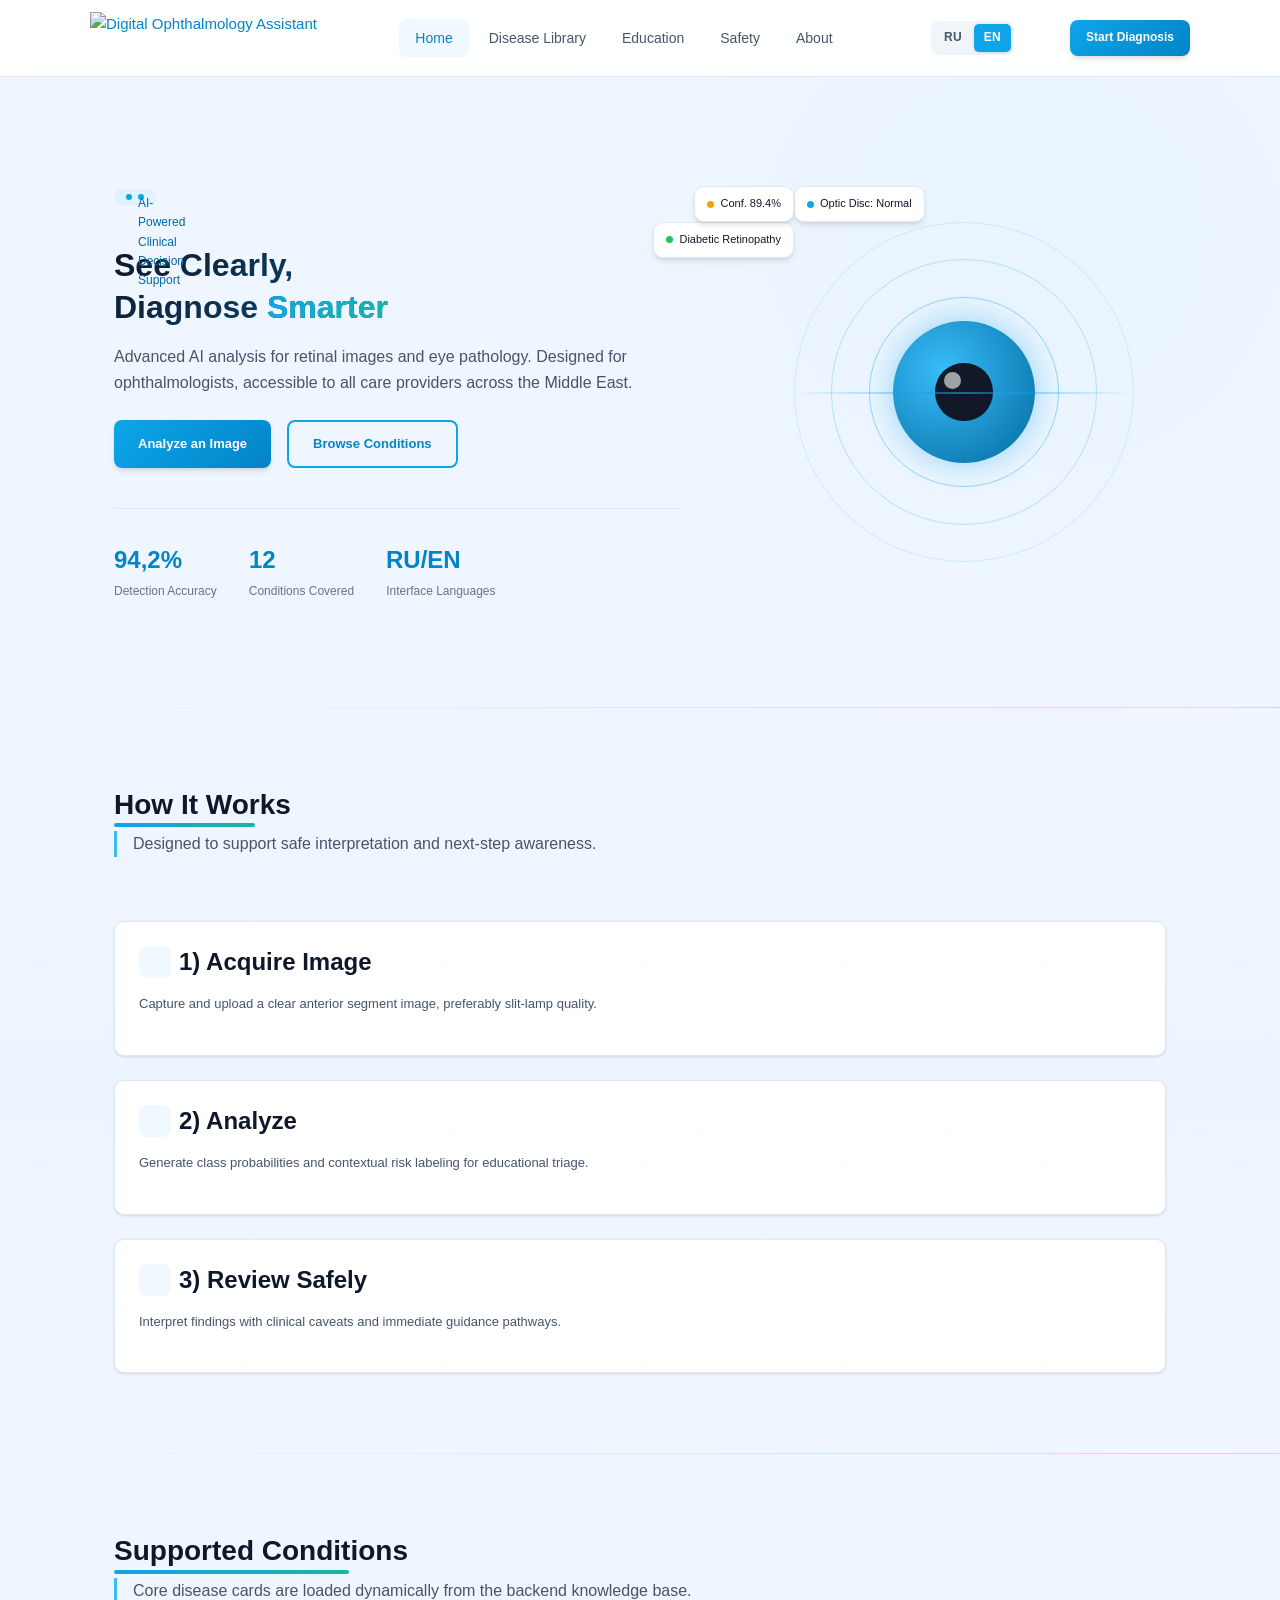
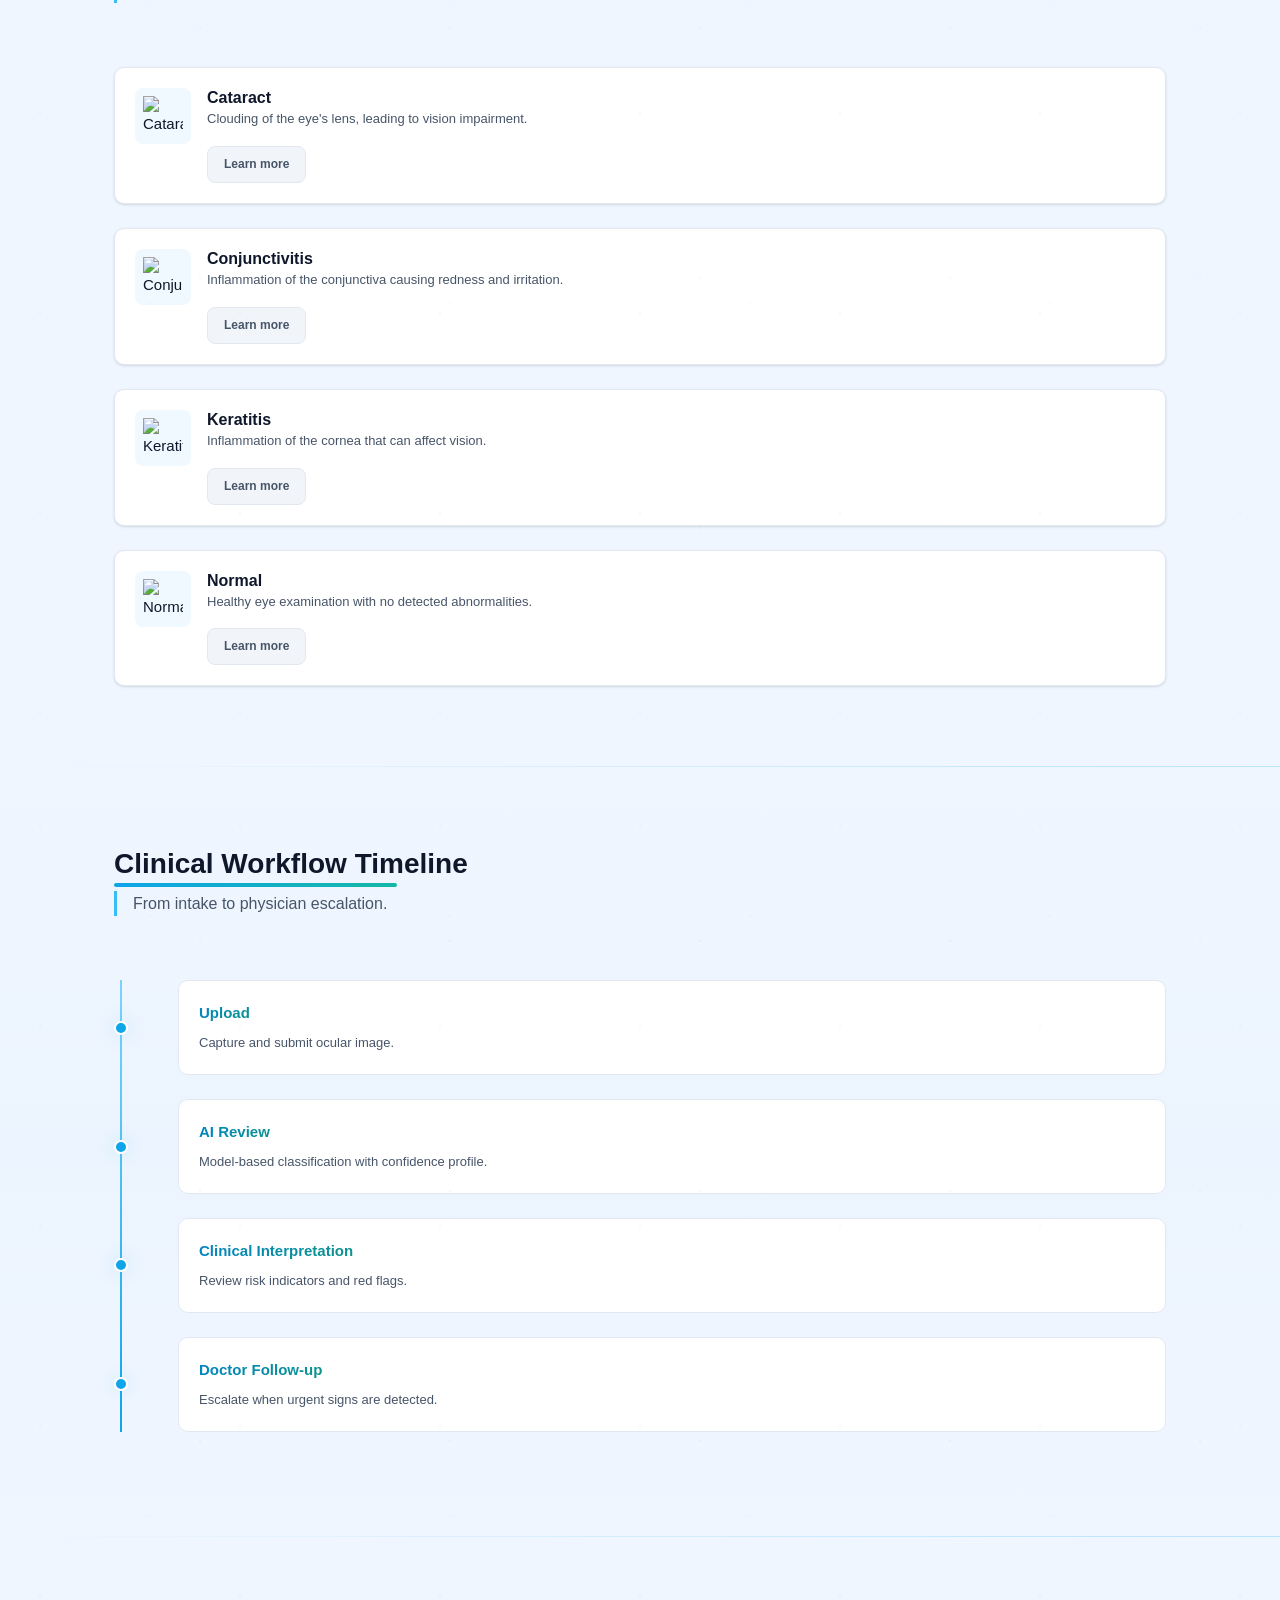
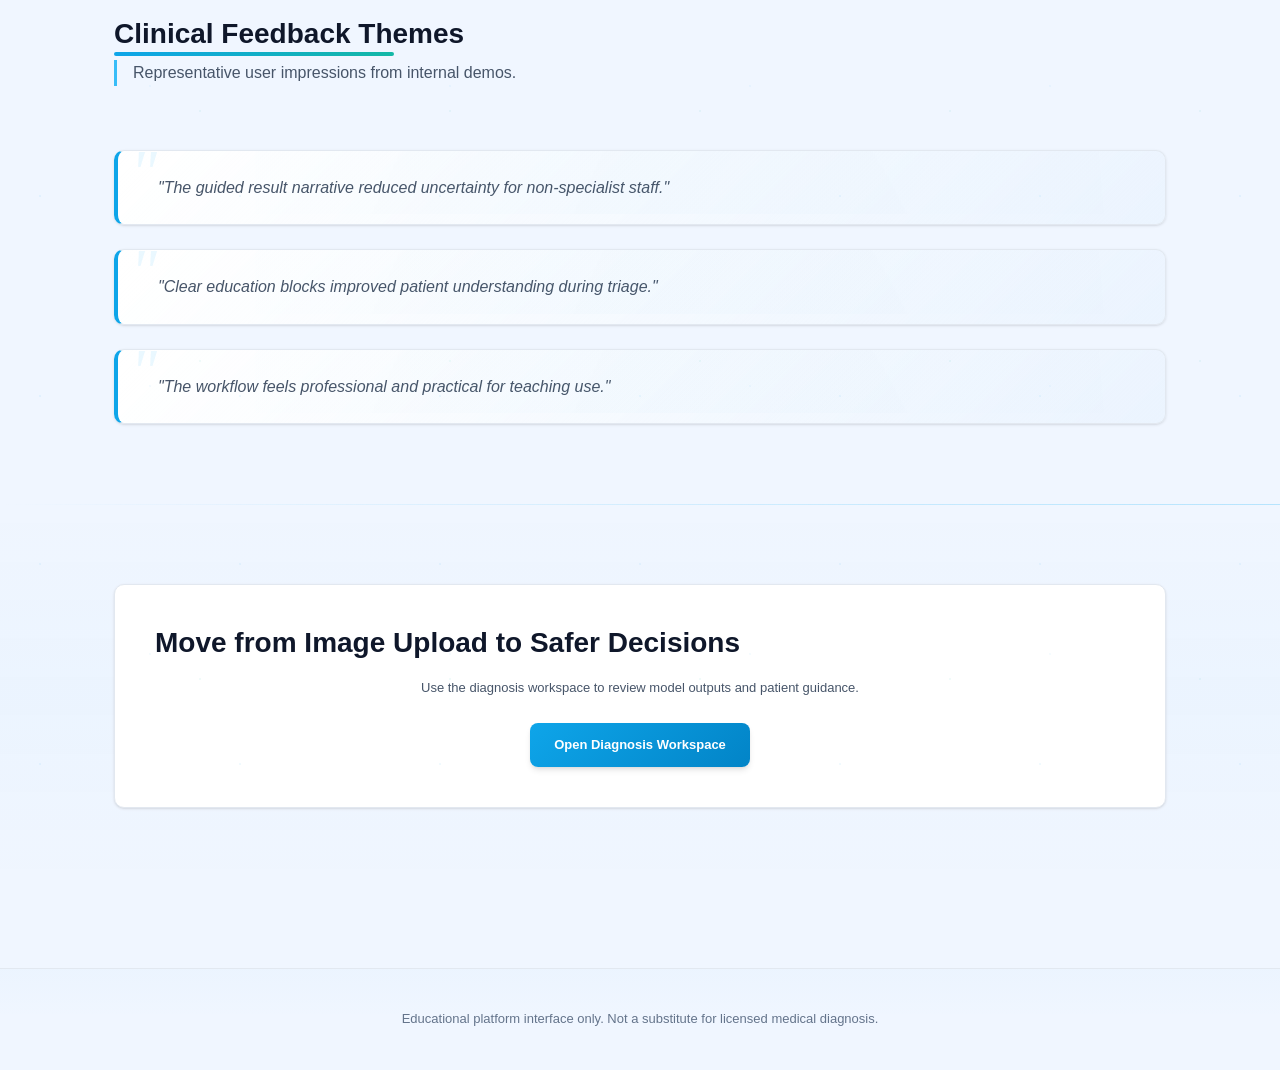
==== commit 5297269c: "Убрать арабский язык из фронтенда - Удалены RTL-блоки в карточках заболеваний, блок arabic_* на   ст" ====
--- a/frontend/pages/index.html
+++ b/frontend/pages/index.html
@@ -57,7 +57,7 @@
           <div class="hero-stats">
             <div class="stat-item"><div class="stat-num">94,2%</div><div class="stat-label" data-i18n="home.statAccuracy">Точность определения</div></div>
             <div class="stat-item"><div class="stat-num">12</div><div class="stat-label" data-i18n="home.statConditions">Охватываемые заболевания</div></div>
-            <div class="stat-item"><div class="stat-num">RU/AR</div><div class="stat-label" data-i18n="home.statBilingual">Двуязычная поддержка</div></div>
+            <div class="stat-item"><div class="stat-num">RU/EN</div><div class="stat-label" data-i18n="home.statBilingual">Языки интерфейса</div></div>
           </div>
         </div>
 
@@ -138,7 +138,7 @@
         </div>
         <div class="grid grid-3 stagger">
           <blockquote class="card quote" data-i18n="home.quote1">«Структурированное описание результата снизило неопределённость для немедицинского персонала.»</blockquote>
-          <blockquote class="card quote" data-i18n="home.quote2">«Обучающие блоки на арабском языке улучшили понимание пациентов при триаже.»</blockquote>
+          <blockquote class="card quote" data-i18n="home.quote2">«Понятные обучающие блоки улучшили понимание пациентов при триаже.»</blockquote>
           <blockquote class="card quote" data-i18n="home.quote3">«Процесс выглядит профессионально и практически применим для обучения.»</blockquote>
         </div>
       </div>
--- a/frontend/styles/styles.css
+++ b/frontend/styles/styles.css
@@ -1981,27 +1981,6 @@
   padding: var(--space-4);
 }
 
-/* ============================================
-   16. RTL BOX
-   ============================================ */
-.rtl-box {
-  padding: var(--space-4);
-  background: var(--bg-tertiary);
-  border: 1px solid var(--border-primary);
-  border-radius: var(--radius-md);
-  direction: rtl;
-  text-align: right;
-}
-
-.rtl-box.warning {
-  border-color: var(--danger-300);
-  background: var(--danger-50);
-}
-
-html[data-theme="dark"] .rtl-box.warning {
-  border-color: var(--danger-700);
-  background: var(--danger-900);
-}
 
 /* ============================================
    17. HISTORY
@@ -2441,7 +2420,6 @@
 .text-right { text-align: right; }
 .text-left { text-align: left; }
 
-.rtl { direction: rtl; text-align: right; }
 .ltr { direction: ltr; text-align: left; }
 
 .small { font-size: var(--text-sm); color: var(--text-secondary); }
